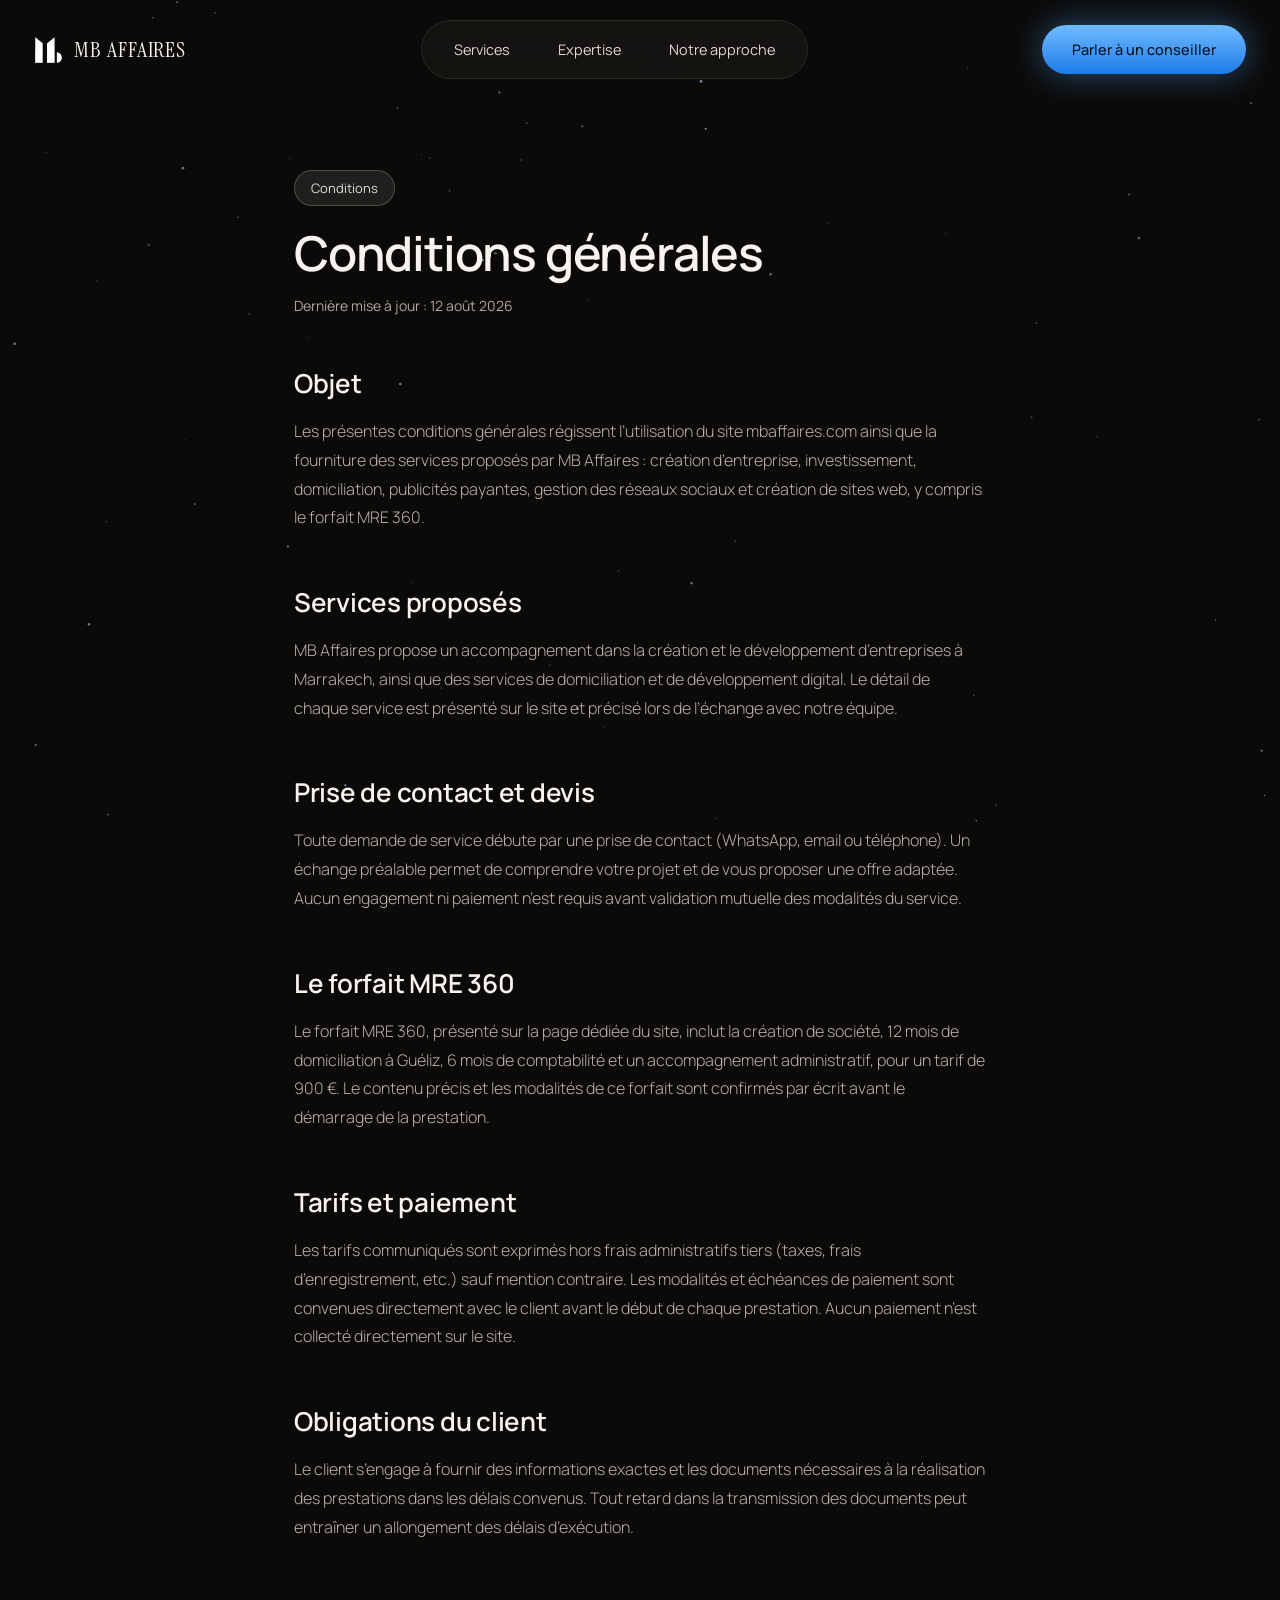
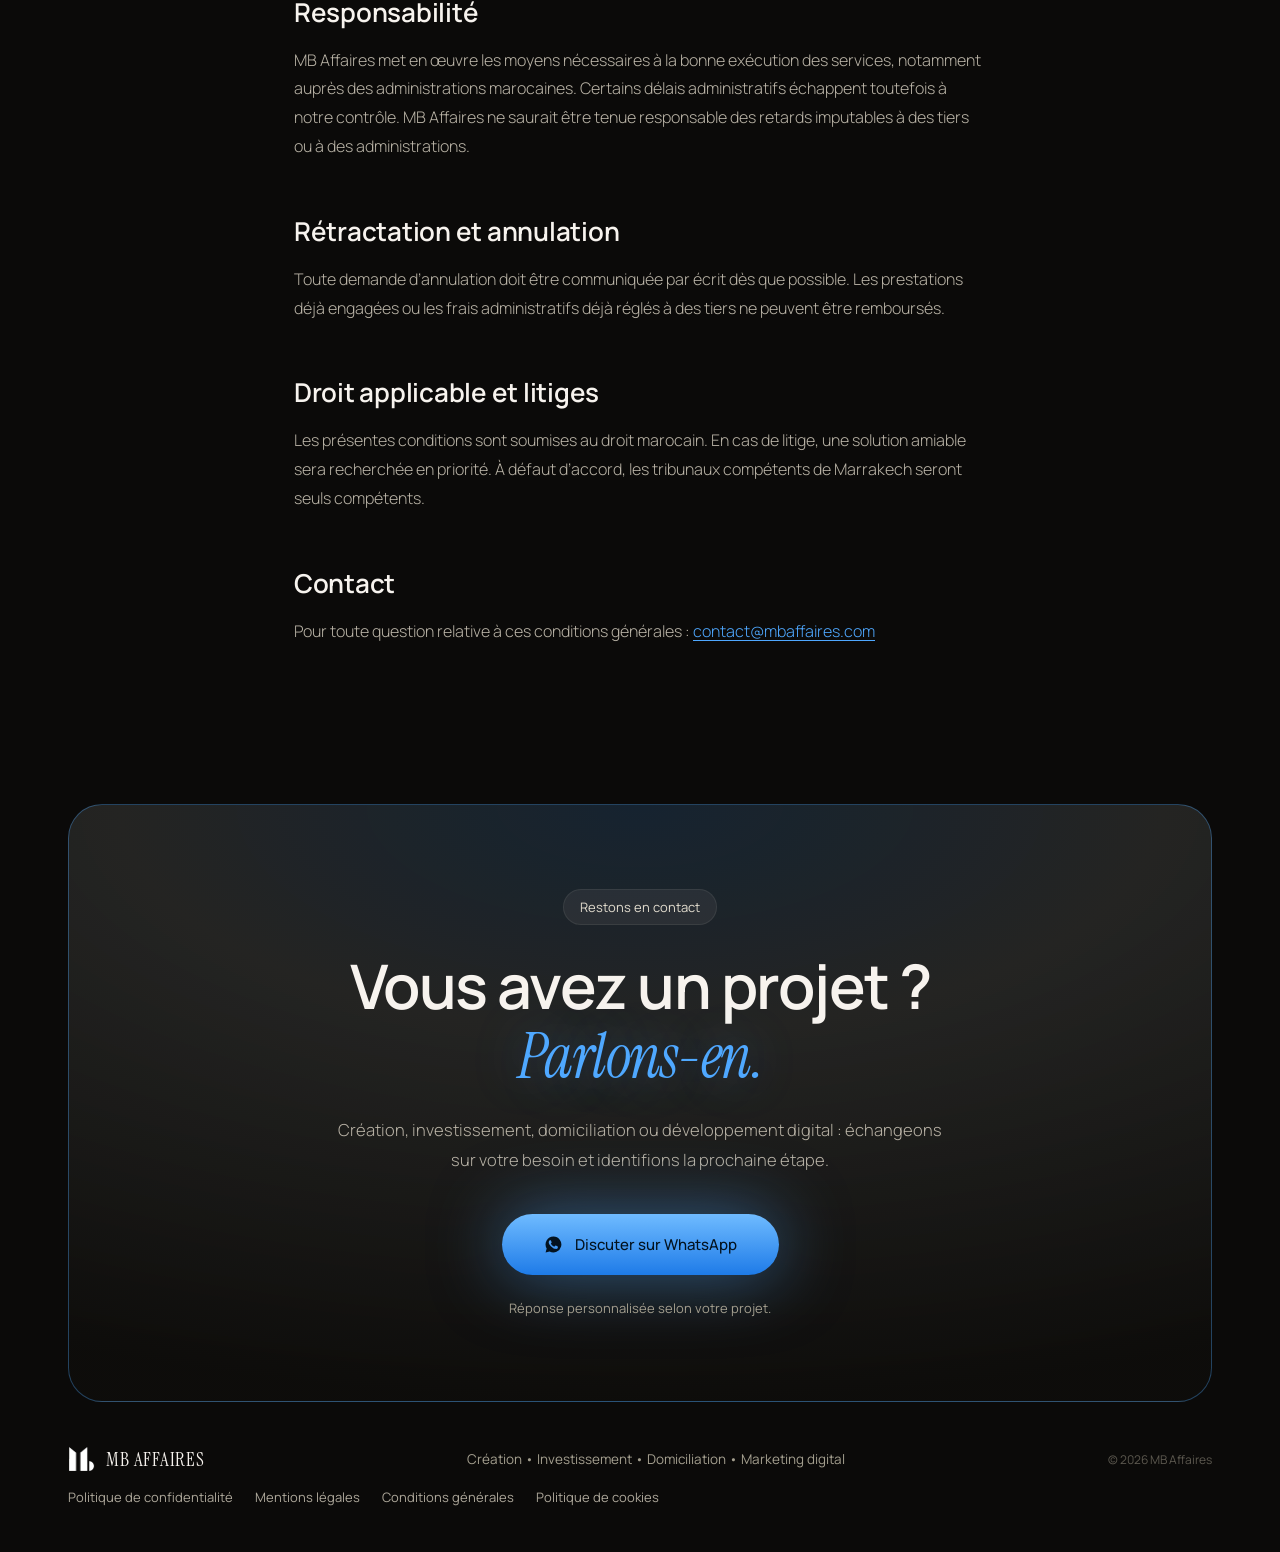
==== conditions-generales/index.html @ bbfc7e54 "Policy Pages" ====
<!DOCTYPE html>
<html lang="fr">
<head>
<meta charset="utf-8">
<meta name="viewport" content="width=device-width, initial-scale=1">
<title>Conditions générales | MB Affaires</title>
<meta name="description" content="Conditions générales d’utilisation du site et de vente des services MB Affaires.">
<link rel="icon" href="/assets/favicon.png">
<link rel="preconnect" href="https://fonts.googleapis.com">
<link rel="preconnect" href="https://fonts.gstatic.com" crossorigin>
<link href="https://fonts.googleapis.com/css2?family=Instrument+Serif:ital@0;1&family=Manrope:wght@300;400;500;600;700&display=swap" rel="stylesheet">
<link rel="stylesheet" href="/css/style.css">
</head>
<body>

<canvas id="mb-stars" aria-hidden="true"></canvas>

<header class="site-header">
  <div class="header-inner">
    <a href="/" class="brand">
      <img src="/assets/mb-logo-light.png" alt="MB Affaires">
      <span class="brand-name">MB AFFAIRES</span>
    </a>

    <nav class="nav-desktop">
      <a href="/#services" class="nav-link">Services</a>
      <a href="/#expertise" class="nav-link">Expertise</a>
      <a href="/#approche" class="nav-link">Notre approche</a>
    </nav>

    <div class="header-actions">
      <a href="#" class="nav-cta" data-wa data-wa-msg="general" target="_blank" rel="noopener">Parler à un conseiller</a>
      <button class="mobile-toggle" data-mobile-toggle aria-expanded="false" aria-controls="mobile-menu" aria-label="Ouvrir le menu">
        <span></span>
        <span></span>
      </button>
    </div>
  </div>
</header>

<div class="mobile-menu" id="mobile-menu" data-mobile-menu>
  <div class="mobile-menu-header">
    <span class="brand-name">MB AFFAIRES</span>
    <button class="mobile-menu-close" data-mobile-close aria-label="Fermer le menu">×</button>
  </div>
  <div class="mobile-menu-body">
    <span class="mobile-menu-eyebrow">MENU</span>
    <a href="/" class="mobile-link" data-mobile-close>Accueil</a>
    <a href="/#services" class="mobile-link" data-mobile-close>Services</a>
    <a href="/#expertise" class="mobile-link" data-mobile-close>Expertise</a>
    <a href="/#approche" class="mobile-link" data-mobile-close>Notre approche</a>
    <div class="mobile-divider"></div>
    <a href="#" class="mobile-cta" data-wa data-wa-msg="general" target="_blank" rel="noopener">Parler à un conseiller</a>
  </div>
</div>

<section class="legal-hero" data-reveal>
  <span class="eyebrow-pill">Conditions</span>
  <h2 class="section-title">Conditions générales</h2>
  <p class="legal-updated">Dernière mise à jour : 12 août 2026</p>
</section>

<section class="legal-content" data-reveal>
  <h2>Objet</h2>
  <p>Les présentes conditions générales régissent l’utilisation du site mbaffaires.com ainsi que la fourniture des services proposés par MB Affaires : création d’entreprise, investissement, domiciliation, publicités payantes, gestion des réseaux sociaux et création de sites web, y compris le forfait MRE 360.</p>

  <h2>Services proposés</h2>
  <p>MB Affaires propose un accompagnement dans la création et le développement d’entreprises à Marrakech, ainsi que des services de domiciliation et de développement digital. Le détail de chaque service est présenté sur le site et précisé lors de l’échange avec notre équipe.</p>

  <h2>Prise de contact et devis</h2>
  <p>Toute demande de service débute par une prise de contact (WhatsApp, email ou téléphone). Un échange préalable permet de comprendre votre projet et de vous proposer une offre adaptée. Aucun engagement ni paiement n’est requis avant validation mutuelle des modalités du service.</p>

  <h2>Le forfait MRE 360</h2>
  <p>Le forfait MRE 360, présenté sur la page dédiée du site, inclut la création de société, 12 mois de domiciliation à Guéliz, 6 mois de comptabilité et un accompagnement administratif, pour un tarif de 900 €. Le contenu précis et les modalités de ce forfait sont confirmés par écrit avant le démarrage de la prestation.</p>

  <h2>Tarifs et paiement</h2>
  <p>Les tarifs communiqués sont exprimés hors frais administratifs tiers (taxes, frais d’enregistrement, etc.) sauf mention contraire. Les modalités et échéances de paiement sont convenues directement avec le client avant le début de chaque prestation. Aucun paiement n’est collecté directement sur le site.</p>

  <h2>Obligations du client</h2>
  <p>Le client s’engage à fournir des informations exactes et les documents nécessaires à la réalisation des prestations dans les délais convenus. Tout retard dans la transmission des documents peut entraîner un allongement des délais d’exécution.</p>

  <h2>Responsabilité</h2>
  <p>MB Affaires met en œuvre les moyens nécessaires à la bonne exécution des services, notamment auprès des administrations marocaines. Certains délais administratifs échappent toutefois à notre contrôle. MB Affaires ne saurait être tenue responsable des retards imputables à des tiers ou à des administrations.</p>

  <h2>Rétractation et annulation</h2>
  <p>Toute demande d’annulation doit être communiquée par écrit dès que possible. Les prestations déjà engagées ou les frais administratifs déjà réglés à des tiers ne peuvent être remboursés.</p>

  <h2>Droit applicable et litiges</h2>
  <p>Les présentes conditions sont soumises au droit marocain. En cas de litige, une solution amiable sera recherchée en priorité. À défaut d’accord, les tribunaux compétents de Marrakech seront seuls compétents.</p>

  <h2>Contact</h2>
  <p>Pour toute question relative à ces conditions générales : <a href="mailto:contact@mbaffaires.com">contact@mbaffaires.com</a></p>
</section>

<footer class="site-footer">
  <div class="container">
    <div class="footer-glow-card" data-reveal>
      <span class="eyebrow-pill footer-eyebrow">Restons en contact</span>
      <h2 class="footer-title">Vous avez un projet ?<em>Parlons-en.</em></h2>
      <p class="footer-desc">Création, investissement, domiciliation ou développement digital : échangeons sur votre besoin et identifions la prochaine étape.</p>
      <div class="footer-cta-row">
        <a href="#" class="btn btn-glow" data-wa data-wa-msg="general" target="_blank" rel="noopener">
          <svg viewBox="0 0 24 24" width="19" height="19" fill="currentColor" aria-hidden="true"><path d="M12 2a10 10 0 0 0-8.6 15.1L2 22l5-1.3A10 10 0 1 0 12 2Zm5.6 14.2c-.2.7-1.2 1.3-1.9 1.4-.5.1-1.1.1-1.8-.1-.4-.1-1-.3-1.7-.6-3-1.3-4.9-4.3-5-4.5-.2-.2-1.2-1.6-1.2-3s.7-2.1 1-2.4c.2-.3.5-.4.7-.4h.5c.2 0 .4 0 .6.5l.8 2c.1.2.1.4 0 .5l-.3.5-.4.4c-.1.1-.3.3-.1.6.2.3.8 1.3 1.7 2.1 1.1 1 2 1.3 2.3 1.4.3.1.4.1.6-.1l.9-1c.2-.2.3-.2.6-.1l2 .9c.3.1.5.2.5.4.1.1.1.8-.1 1.5Z"/></svg>
          Discuter sur WhatsApp
        </a>
      </div>
      <p class="footer-note">Réponse personnalisée selon votre projet.</p>
    </div>

    <div class="footer-bottom-row">
      <div class="footer-brand">
        <img src="/assets/mb-logo-light.png" alt="MB Affaires">
        <span class="brand-name" style="font-size:19px;">MB AFFAIRES</span>
      </div>
      <p class="footer-tagline">Création • Investissement • Domiciliation • Marketing digital</p>
      <span class="footer-copy">© 2026 MB Affaires</span>
    </div>
    <div class="footer-policy-links">
      <a href="/confidentialite/">Politique de confidentialité</a>
      <a href="/mentions-legales/">Mentions légales</a>
      <a href="/conditions-generales/">Conditions générales</a>
      <a href="/cookies/">Politique de cookies</a>
    </div>
  </div>
</footer>

<a href="#" class="float-wa" data-wa data-wa-msg="general" target="_blank" rel="noopener" aria-label="Nous contacter sur WhatsApp" data-float-wa>
  <svg viewBox="0 0 24 24" width="22" height="22" aria-hidden="true"><path d="M12 2a10 10 0 0 0-8.6 15.1L2 22l5-1.3A10 10 0 1 0 12 2Zm5.6 14.2c-.2.7-1.2 1.3-1.9 1.4-.5.1-1.1.1-1.8-.1-.4-.1-1-.3-1.7-.6-3-1.3-4.9-4.3-5-4.5-.2-.2-1.2-1.6-1.2-3s.7-2.1 1-2.4c.2-.3.5-.4.7-.4h.5c.2 0 .4 0 .6.5l.8 2c.1.2.1.4 0 .5l-.3.5-.4.4c-.1.1-.3.3-.1.6.2.3.8 1.3 1.7 2.1 1.1 1 2 1.3 2.3 1.4.3.1.4.1.6-.1l.9-1c.2-.2.3-.2.6-.1l2 .9c.3.1.5.2.5.4.1.1.1.8-.1 1.5Z"/></svg>
</a>

<script src="/js/script.js"></script>
</body>
</html>
---- css/style.css ----
/* ==========================================================================
   MB Affaires v2 — Design tokens
   ========================================================================== */
:root {
  --bg: #0B0A09;
  --heading: #F7F3EE;
  --text: #DFD4D3;
  --text-muted: #B9B3A6;
  --text-muted-2: #ADA79A;
  --text-muted-3: #A49F8F;
  --chip-text: #E2DCCE;
  --chip-text-2: #E4DFD4;
  --dim: #5C584F;

  --accent: #4FA8FF;
  --accent-light: #6FBBFF;
  --accent-dark: #1E7BE8;
  --accent-hover: #A6D4FF;
  --on-accent: #03121F;

  --border: rgba(164, 159, 143, 0.2);
  --border-strong: rgba(164, 159, 143, 0.35);
  --border-soft: rgba(196, 190, 187, 0.12);
  --border-accent: rgba(79, 168, 255, 0.35);

  --card-top: rgba(117, 121, 118, 0.2);
  --card-bottom: rgba(16, 15, 13, 0.92);
  --chip-bg: rgba(117, 121, 118, 0.28);

  --serif: 'Instrument Serif', Georgia, serif;
  --sans: 'Manrope', system-ui, -apple-system, sans-serif;

  --container: 1400px;
  --gutter: clamp(20px, 3.4vw, 34px);
  --header-h: 76px;
}

/* ==========================================================================
   Reset & base
   ========================================================================== */
* { box-sizing: border-box; }

html, body { overflow-x: clip; }
html { scroll-behavior: smooth; }

@media (prefers-reduced-motion: reduce) {
  html { scroll-behavior: auto; }
  *, *::before, *::after {
    animation-duration: 0.01ms !important;
    animation-iteration-count: 1 !important;
    transition-duration: 0.01ms !important;
    scroll-behavior: auto !important;
  }
}

body {
  margin: 0;
  background: var(--bg);
  color: var(--text);
  font-family: var(--sans);
  -webkit-font-smoothing: antialiased;
}

img { max-width: 100%; display: block; }
a { color: inherit; text-decoration: none; }
button { font: inherit; }

:focus-visible {
  outline: 2px solid var(--accent);
  outline-offset: 3px;
}

.container {
  max-width: var(--container);
  margin: 0 auto;
  padding-left: var(--gutter);
  padding-right: var(--gutter);
}

.section {
  position: relative;
  z-index: 1;
  padding: 100px var(--gutter);
}
@media (max-width: 640px) {
  .section { padding: 72px var(--gutter); }
}

.eyebrow-pill {
  display: inline-block;
  padding: 8px 16px;
  border-radius: 999px;
  background: var(--card-top);
  border: 1px solid var(--border-strong);
  font-size: 13px;
  color: var(--chip-text);
}

.section-head { text-align: center; margin-bottom: 56px; }

.section-title {
  margin: 26px 0 0;
  font-size: clamp(36px, 4.6vw, 62px);
  line-height: 1.04;
  letter-spacing: -0.025em;
  font-weight: 600;
  color: var(--heading);
}
.section-title em {
  display: block;
  margin-top: 4px;
  font-family: var(--serif);
  font-style: italic;
  font-weight: 400;
  color: var(--accent);
  text-shadow: 0 0 50px rgba(79, 168, 255, 0.4);
}

.about-desc {
  margin: 28px 0 0;
  max-width: 520px;
  font-size: 16.5px;
  line-height: 1.8;
  font-weight: 300;
  color: var(--text-muted);
  text-wrap: pretty;
}

.services-desc {
  margin: 26px 0 0;
  max-width: 400px;
  font-size: 16px;
  line-height: 1.75;
  font-weight: 300;
  color: var(--text-muted);
}

/* ==========================================================================
   Buttons
   ========================================================================== */
.btn {
  display: inline-flex;
  align-items: center;
  gap: 12px;
  font-size: 15px;
  font-weight: 500;
  padding: 19px 40px;
  border-radius: 999px;
  border: none;
  cursor: pointer;
  transition: background 0.25s ease, color 0.25s ease, border-color 0.25s ease;
}

.btn-glow {
  background: linear-gradient(180deg, var(--accent-light), var(--accent-dark));
  color: var(--on-accent);
  box-shadow: 0 0 60px rgba(79, 168, 255, 0.45);
}
.btn-glow:hover { background: var(--accent-hover); }

.btn-outline {
  border: 1px solid rgba(196, 190, 187, 0.22);
  color: var(--text);
  background: transparent;
}
.btn-outline:hover { border-color: var(--accent); color: var(--accent); }

/* ==========================================================================
   Starfield canvas
   ========================================================================== */
#mb-stars {
  position: fixed;
  inset: 0;
  width: 100%;
  height: 100%;
  pointer-events: none;
  z-index: 0;
}

/* ==========================================================================
   Header
   ========================================================================== */
.site-header {
  position: fixed;
  top: 0; left: 0; right: 0;
  z-index: 60;
  padding: 20px var(--gutter);
}

.header-inner {
  max-width: var(--container);
  margin: 0 auto;
  display: flex;
  align-items: center;
  justify-content: space-between;
  gap: 24px;
}

.brand {
  display: flex;
  align-items: center;
  gap: 11px;
}
.brand img { height: 28px; width: auto; }
.brand-name {
  font-family: var(--serif);
  font-size: 22px;
  letter-spacing: 0.04em;
  color: var(--heading);
  white-space: nowrap;
}

.nav-desktop {
  display: none;
  align-items: center;
  gap: 8px;
  padding: 8px 12px;
  border-radius: 999px;
  background: rgba(30, 28, 24, 0.55);
  border: 1px solid var(--border-soft);
  backdrop-filter: blur(14px);
  -webkit-backdrop-filter: blur(14px);
}
@media (min-width: 1000px) {
  .nav-desktop { display: flex; }
}

.services-nav { position: relative; }

.services-trigger {
  background: none;
  border: 0;
  color: var(--text);
  font-size: 14.5px;
  cursor: pointer;
  padding: 11px 20px;
  border-radius: 999px;
  display: flex;
  align-items: center;
  gap: 8px;
  transition: background 0.2s ease;
}
.services-trigger:hover { background: rgba(164, 159, 143, 0.16); }
.services-trigger .chev { font-size: 9px; opacity: 0.6; transition: transform 0.2s ease; }
.services-nav.open .chev { transform: rotate(180deg); }

.services-panel {
  position: absolute;
  top: 100%;
  left: -20px;
  padding-top: 12px;
  opacity: 0;
  visibility: hidden;
  transform: translateY(-6px);
  transition: opacity 0.25s ease, transform 0.25s ease, visibility 0.25s;
}
.services-nav.open .services-panel,
.services-nav:hover .services-panel {
  opacity: 1;
  visibility: visible;
  transform: translateY(0);
}

.services-panel-inner {
  display: grid;
  grid-template-columns: 1fr 1fr;
  gap: 34px;
  background: rgba(20, 19, 16, 0.97);
  border: 1px solid var(--border);
  border-radius: 20px;
  padding: 26px 30px;
  min-width: 460px;
  box-shadow: 0 30px 60px rgba(0, 0, 0, 0.55);
}

.services-col {
  display: flex;
  flex-direction: column;
  gap: 13px;
}
.services-col-title { font-size: 10px; letter-spacing: 0.2em; color: var(--text-muted-3); }
.services-col a {
  font-size: 14px;
  color: var(--text);
  transition: color 0.2s ease;
}
.services-col a:hover { color: var(--accent); }

.nav-link {
  font-size: 14.5px;
  padding: 11px 20px;
  border-radius: 999px;
  transition: background 0.2s ease;
}
.nav-link:hover { background: rgba(164, 159, 143, 0.16); }

.nav-cta {
  display: none;
  padding: 15px 30px;
  border-radius: 999px;
  font-size: 14.5px;
  font-weight: 500;
  color: var(--on-accent);
  background: linear-gradient(180deg, var(--accent-light), var(--accent-dark));
  box-shadow: 0 0 34px rgba(79, 168, 255, 0.45);
  transition: background 0.2s ease;
}
.nav-cta:hover { background: var(--accent-hover); }
@media (min-width: 1000px) {
  .nav-cta { display: inline-flex; align-items: center; }
}

.header-actions { display: flex; align-items: center; gap: 12px; }

.mobile-toggle {
  background: rgba(30, 28, 24, 0.6);
  border: 1px solid var(--border-soft);
  border-radius: 999px;
  color: var(--text);
  cursor: pointer;
  padding: 14px 16px;
  display: flex;
  flex-direction: column;
  gap: 5px;
}
@media (min-width: 1000px) {
  .mobile-toggle { display: none; }
}
.mobile-toggle span {
  display: block;
  width: 20px;
  height: 1.5px;
  background: var(--text);
}

/* ==========================================================================
   Mobile menu overlay
   ========================================================================== */
.mobile-menu {
  position: fixed;
  inset: 0;
  z-index: 70;
  background: var(--bg);
  color: var(--text);
  opacity: 0;
  pointer-events: none;
  transition: opacity 0.3s ease;
  overflow-y: auto;
}
.mobile-menu.open { opacity: 1; pointer-events: auto; }
@media (min-width: 1000px) {
  .mobile-menu { display: none; }
}

.mobile-menu-header {
  height: var(--header-h);
  display: flex;
  align-items: center;
  justify-content: space-between;
  padding: 0 26px;
}

.mobile-menu-close {
  background: none;
  border: 0;
  color: var(--text);
  font-size: 28px;
  cursor: pointer;
  line-height: 1;
  padding: 4px 8px;
}

.mobile-menu-body {
  padding: 34px 26px;
  display: flex;
  flex-direction: column;
  gap: 22px;
}

.mobile-menu-eyebrow { font-size: 10px; letter-spacing: 0.2em; color: var(--text-muted-3); }

.mobile-link {
  font-family: var(--serif);
  font-size: 27px;
}

.mobile-divider {
  height: 1px;
  background: rgba(196, 190, 187, 0.14);
  margin: 6px 0;
}

.mobile-sub-link {
  font-size: 14px;
  color: var(--accent);
}

.mobile-cta {
  margin-top: 12px;
  text-align: center;
  background: linear-gradient(180deg, var(--accent-light), var(--accent-dark));
  color: var(--on-accent);
  padding: 18px;
  border-radius: 999px;
  font-size: 14.5px;
  font-weight: 500;
}

/* ==========================================================================
   Hero
   ========================================================================== */
.hero {
  position: relative;
  z-index: 1;
  padding: 176px var(--gutter) 90px;
  text-align: center;
}

.hero-glow {
  position: absolute;
  top: -120px;
  left: 50%;
  transform: translateX(-50%);
  width: 900px;
  height: 600px;
  max-width: 180vw;
  pointer-events: none;
  background: radial-gradient(50% 50% at 50% 50%, rgba(79, 168, 255, 0.2) 0%, rgba(164, 159, 143, 0.1) 42%, rgba(11, 10, 9, 0) 72%);
  animation: mbBreathe 7s ease-in-out infinite;
}

.hero-inner {
  position: relative;
  max-width: 1000px;
  margin: 0 auto;
}

.hero-badge {
  display: inline-flex;
  align-items: center;
  gap: 9px;
  padding: 9px 18px;
  border-radius: 999px;
  background: rgba(117, 121, 118, 0.22);
  border: 1px solid var(--border-strong);
  font-size: 13px;
  color: var(--chip-text);
}
.hero-badge .dot {
  width: 6px;
  height: 6px;
  border-radius: 50%;
  background: var(--accent);
  display: block;
  box-shadow: 0 0 12px rgba(79, 168, 255, 0.9);
}

.hero-title {
  margin: 30px 0 0;
  font-size: clamp(46px, 7.4vw, 104px);
  line-height: 1.02;
  letter-spacing: -0.03em;
  font-weight: 600;
  color: var(--heading);
  text-wrap: balance;
}
.hero-title em {
  display: block;
  margin-top: 6px;
  font-family: var(--serif);
  font-style: italic;
  font-weight: 400;
  letter-spacing: -0.01em;
  color: var(--accent);
  text-shadow: 0 0 60px rgba(79, 168, 255, 0.45);
}

.hero-desc {
  margin: 34px auto 0;
  max-width: 620px;
  font-size: 17px;
  line-height: 1.75;
  font-weight: 300;
  color: var(--text-muted);
  text-wrap: pretty;
}

.hero-actions {
  margin-top: 42px;
  display: flex;
  justify-content: center;
  gap: 14px;
  flex-wrap: wrap;
}

.stat-cards {
  max-width: var(--container);
  margin: 88px auto 0;
  display: grid;
  grid-template-columns: repeat(4, 1fr);
  gap: 18px;
}
@media (max-width: 999px) {
  .stat-cards { grid-template-columns: repeat(2, 1fr); }
}
@media (max-width: 480px) {
  .stat-cards { grid-template-columns: 1fr; }
}

.stat-card {
  border-radius: 22px;
  background: linear-gradient(180deg, var(--card-top), var(--card-bottom));
  border: 1px solid var(--border);
  padding: 34px 24px;
  animation: mbFloat 6s ease-in-out infinite;
}
.stat-card:nth-child(2) { animation-duration: 6.6s; animation-delay: 0.4s; }
.stat-card:nth-child(3) { animation-duration: 7.2s; animation-delay: 0.8s; }
.stat-card:nth-child(4) { animation-duration: 7.8s; animation-delay: 1.2s; }

.stat-value { font-size: 38px; font-weight: 600; letter-spacing: -0.02em; color: var(--heading); }
.stat-label { margin: 10px 0 0; font-size: 13.5px; color: var(--text-muted-2); }

/* ==========================================================================
   About section
   ========================================================================== */
.about-grid {
  display: grid;
  grid-template-columns: 1fr 1fr;
  gap: 70px;
  align-items: center;
}
@media (max-width: 999px) {
  .about-grid { grid-template-columns: 1fr; }
}

.about-cta { margin-top: 36px; }

.about-cards {
  display: grid;
  grid-template-columns: 1fr 1fr;
  gap: 18px;
}

.glass-card {
  border-radius: 22px;
  background: linear-gradient(180deg, var(--card-top), var(--card-bottom));
  border: 1px solid var(--border);
  padding: 26px;
}

.chart-card p { margin: 0 0 22px; font-size: 14px; color: var(--chip-text); }
.chart-bars {
  display: flex;
  align-items: flex-end;
  gap: 10px;
  height: 110px;
}
.chart-bars .bar {
  flex: 1;
  border-radius: 6px;
  background: rgba(196, 190, 187, 0.18);
  transform-origin: bottom;
  animation: mbBar 3.4s ease-in-out infinite;
}
.chart-bars .bar:nth-child(1) { height: 44%; }
.chart-bars .bar:nth-child(2) { height: 66%; background: rgba(196, 190, 187, 0.22); animation-delay: 0.25s; }
.chart-bars .bar:nth-child(3) { height: 34%; background: rgba(196, 190, 187, 0.16); animation-delay: 0.5s; }
.chart-bars .bar:nth-child(4) { height: 58%; background: rgba(196, 190, 187, 0.2); animation-delay: 0.75s; }
.chart-bars .bar:nth-child(5) {
  height: 100%;
  background: linear-gradient(180deg, var(--accent-light), var(--accent-dark));
  box-shadow: 0 0 24px rgba(79, 168, 255, 0.5);
  animation-delay: 1s;
}

.stat-highlight-card {
  display: flex;
  flex-direction: column;
  justify-content: center;
  gap: 14px;
  text-align: center;
}
.stat-highlight-value { font-family: var(--serif); font-size: 44px; line-height: 1; color: var(--heading); }
.stat-highlight-label { margin: 0; font-size: 14px; color: var(--text-muted-2); }

.wide-card {
  grid-column: 1 / -1;
  display: flex;
  align-items: center;
  gap: 22px;
  padding: 30px;
}
.icon-circle {
  width: 56px;
  height: 56px;
  flex: none;
  border-radius: 50%;
  background: linear-gradient(160deg, var(--text-muted-3), #757976);
  border: 1px solid var(--border-accent);
  box-shadow: 0 0 26px rgba(164, 159, 143, 0.4);
  display: flex;
  align-items: center;
  justify-content: center;
  font-size: 20px;
  color: #12110E;
}
.icon-circle.nudge { animation: mbNudge 2.6s ease-in-out infinite; }
.wide-card p { margin: 0; font-size: 15px; line-height: 1.6; color: var(--chip-text); }

/* ==========================================================================
   Services (sticky stacking cards)
   ========================================================================== */
.services-grid {
  display: grid;
  grid-template-columns: 0.85fr 1.15fr;
  gap: 70px;
  align-items: start;
}
@media (max-width: 999px) {
  .services-grid { grid-template-columns: 1fr; }
}

.services-sticky-head {
  position: sticky;
  top: 120px;
}
@media (max-width: 999px) {
  .services-sticky-head { position: static; }
}

.services-list {
  display: flex;
  flex-direction: column;
  gap: 26px;
}

.service-card {
  scroll-margin-top: 110px;
  border-radius: 26px;
  background: linear-gradient(180deg, rgba(117, 121, 118, 0.2), rgba(16, 15, 13, 0.985)), var(--bg);
  border: 1px solid var(--border);
  box-shadow: 0 -18px 50px rgba(0, 0, 0, 0.65);
  padding: 36px 34px;
  display: flex;
  gap: 26px;
  align-items: flex-start;
  transition: border-color 0.25s ease;
}
.service-card:hover { border-color: var(--border-accent); }

.service-card { position: sticky; }
.service-card:nth-of-type(1) { top: 90px; }
.service-card:nth-of-type(2) { top: 104px; }
.service-card:nth-of-type(3) { top: 118px; }
.service-card:nth-of-type(4) { top: 132px; }
.service-card:nth-of-type(5) { top: 146px; }
.service-card:nth-of-type(6) { top: 160px; }

.service-number {
  width: 56px;
  height: 56px;
  flex: none;
  border-radius: 50%;
  background: linear-gradient(160deg, var(--text-muted-3), #757976);
  border: 1px solid var(--border-accent);
  box-shadow: 0 0 26px rgba(164, 159, 143, 0.4);
  display: flex;
  align-items: center;
  justify-content: center;
  font-family: var(--serif);
  font-size: 19px;
  color: #12110E;
}

.service-body { flex: 1; min-width: 0; }
.service-head-row {
  display: flex;
  align-items: center;
  justify-content: space-between;
  gap: 16px;
  flex-wrap: wrap;
}
.service-title { margin: 0; font-size: 21px; font-weight: 600; letter-spacing: -0.01em; color: var(--heading); }
.service-tag { font-size: 11px; letter-spacing: 0.16em; color: var(--text-muted-3); white-space: nowrap; }
.service-desc { margin: 13px 0 0; font-size: 15px; line-height: 1.7; font-weight: 300; color: var(--text-muted); }

.service-chips {
  margin-top: 18px;
  display: flex;
  flex-wrap: wrap;
  gap: 8px;
}
.service-chips span {
  padding: 7px 14px;
  border-radius: 999px;
  background: var(--chip-bg);
  border: 1px solid rgba(164, 159, 143, 0.25);
  font-size: 12.5px;
  color: var(--chip-text-2);
}

.service-link {
  position: relative;
  z-index: 1;
  margin-top: 22px;
  display: inline-flex;
  align-items: center;
  gap: 10px;
  font-size: 14px;
  color: var(--accent);
  transition: gap 0.2s ease, color 0.2s ease;
}
.service-link span { font-size: 15px; }
.service-link:hover { gap: 16px; color: var(--accent-hover); }

/* ==========================================================================
   Expertise — horizontal loop
   ========================================================================== */
.expertise-section { overflow: hidden; }

.expertise-marquee {
  margin-top: 56px;
  width: 100vw;
  margin-left: calc(50% - 50vw);
  overflow: hidden;
}

.expertise-track {
  display: flex;
  width: max-content;
  animation: mbMarqueeX 42s linear infinite;
}
.expertise-track:hover { animation-play-state: paused; }
@media (prefers-reduced-motion: reduce) {
  .expertise-track { animation: none; }
}

.expertise-set {
  display: flex;
  gap: 18px;
  padding: 0 9px;
}

.expertise-card {
  flex: none;
  width: 300px;
  border-radius: 24px;
  background: linear-gradient(180deg, var(--card-top), rgba(16, 15, 13, 0.92));
  border: 1px solid var(--border);
  padding: 40px 30px;
  text-align: center;
}
@media (max-width: 640px) {
  .expertise-card { width: 78vw; padding: 34px 24px; }
}

.pulse-icon {
  width: 56px;
  height: 56px;
  margin: 0 auto;
  border-radius: 50%;
  background: linear-gradient(160deg, rgba(164, 159, 143, 0.55), rgba(117, 121, 118, 0.3));
  box-shadow: 0 0 30px rgba(164, 159, 143, 0.3);
  display: flex;
  align-items: center;
  justify-content: center;
  animation: mbPulse 5s ease-in-out infinite;
}

.expertise-icon {
  width: 24px;
  height: 24px;
  color: var(--heading);
}

.expertise-card h3 { margin: 26px 0 0; font-size: 19px; font-weight: 600; color: var(--heading); }
.expertise-card p { margin: 13px 0 0; font-size: 14.5px; line-height: 1.7; font-weight: 300; color: var(--text-muted-2); }

@keyframes mbMarqueeX {
  from { transform: translateX(0); }
  to { transform: translateX(-50%); }
}

/* ==========================================================================
   Approche steps
   ========================================================================== */
.steps-grid {
  display: grid;
  grid-template-columns: repeat(4, 1fr);
  gap: 18px;
}
@media (max-width: 999px) {
  .steps-grid { grid-template-columns: repeat(2, 1fr); }
}
@media (max-width: 480px) {
  .steps-grid { grid-template-columns: 1fr; }
}

.step-card {
  border-radius: 24px;
  background: linear-gradient(180deg, var(--card-top), rgba(16, 15, 13, 0.92));
  border: 1px solid var(--border);
  padding: 34px 28px;
}
.step-number {
  font-family: var(--serif);
  font-size: 36px;
  color: var(--accent);
  text-shadow: 0 0 30px rgba(79, 168, 255, 0.4);
}
.step-card h3 { margin: 20px 0 10px; font-size: 18px; font-weight: 600; color: var(--heading); }
.step-card p { margin: 0; font-size: 14.5px; line-height: 1.7; font-weight: 300; color: var(--text-muted-2); }

.approche-cta { margin-top: 44px; text-align: center; }

/* ==========================================================================
   Footer
   ========================================================================== */
.site-footer {
  position: relative;
  z-index: 1;
  padding: 40px var(--gutter) 46px;
}

.footer-eyebrow {
  background: rgba(196, 190, 187, 0.08);
  border-color: rgba(196, 190, 187, 0.1);
}

.footer-glow-card {
  border-radius: 34px;
  background: radial-gradient(120% 100% at 50% 0%, rgba(79, 168, 255, 0.16) 0%, rgba(117, 121, 118, 0.24) 38%, rgba(14, 13, 11, 0.96) 100%);
  border: 1px solid var(--border-accent);
  padding: 84px 40px;
  text-align: center;
}
@media (max-width: 640px) {
  .footer-glow-card { padding: 56px 24px; }
}

.footer-title {
  margin: 28px auto 0;
  max-width: 820px;
  font-size: clamp(34px, 4.8vw, 64px);
  line-height: 1.06;
  letter-spacing: -0.025em;
  font-weight: 600;
  color: var(--heading);
  text-wrap: balance;
}
.footer-title em {
  display: block;
  margin-top: 6px;
  font-family: var(--serif);
  font-style: italic;
  font-weight: 400;
  color: var(--accent);
  text-shadow: 0 0 50px rgba(79, 168, 255, 0.4);
}

.footer-desc {
  margin: 26px auto 0;
  max-width: 620px;
  font-size: 16.5px;
  line-height: 1.8;
  font-weight: 300;
  color: var(--text-muted);
  text-wrap: pretty;
}

.footer-cta-row { margin-top: 40px; display: flex; justify-content: center; }
.footer-cta-row .btn { padding: 20px 42px; box-shadow: 0 0 70px rgba(79, 168, 255, 0.5); }

.footer-note { margin: 24px 0 0; font-size: 13px; color: var(--text-muted-3); }

.footer-bottom-row {
  max-width: var(--container);
  margin: 44px auto 0;
  display: flex;
  flex-wrap: wrap;
  gap: 26px;
  align-items: center;
  justify-content: space-between;
}
.footer-brand { display: flex; align-items: center; gap: 11px; }
.footer-brand img { height: 26px; width: auto; }
.footer-tagline { margin: 0; font-size: 13.5px; color: var(--text-muted-3); }
.footer-copy { font-size: 12px; color: var(--dim); }

/* ==========================================================================
   Floating WhatsApp button
   ========================================================================== */
.float-wa {
  position: fixed;
  right: 24px;
  bottom: 24px;
  z-index: 50;
  width: 54px;
  height: 54px;
  border-radius: 50%;
  background: #1C1A16;
  border: 1px solid rgba(164, 159, 143, 0.5);
  display: flex;
  align-items: center;
  justify-content: center;
  opacity: 0;
  transform: translateY(10px);
  pointer-events: none;
  transition: opacity 0.35s ease, transform 0.35s ease, background 0.25s ease;
}
.float-wa.visible { opacity: 1; transform: translateY(0); pointer-events: auto; }
.float-wa:hover { background: var(--accent-hover); }
.float-wa svg { fill: var(--text); }

@media (max-width: 480px) {
  .float-wa { right: 16px; bottom: 16px; width: 48px; height: 48px; }
}

/* ==========================================================================
   Service detail modal
   ========================================================================== */
.service-link {
  background: none;
  border: none;
  cursor: pointer;
  font-family: inherit;
}

.modal-overlay {
  position: fixed;
  inset: 0;
  z-index: 80;
  display: flex;
  align-items: center;
  justify-content: center;
  padding: 24px;
  background: rgba(5, 5, 4, 0.72);
  backdrop-filter: blur(6px);
  -webkit-backdrop-filter: blur(6px);
  opacity: 0;
  pointer-events: none;
  transition: opacity 0.25s ease;
}
.modal-overlay.open { opacity: 1; pointer-events: auto; }

.modal-card {
  position: relative;
  width: 100%;
  max-width: 540px;
  max-height: 85vh;
  overflow-y: auto;
  border-radius: 26px;
  background: linear-gradient(180deg, rgba(28, 26, 22, 0.98), rgba(14, 13, 11, 0.99));
  border: 1px solid var(--border-accent);
  box-shadow: 0 40px 90px rgba(0, 0, 0, 0.6);
  padding: 40px 36px;
  transform: translateY(16px) scale(0.98);
  transition: transform 0.3s ease;
}
.modal-overlay.open .modal-card { transform: translateY(0) scale(1); }

@media (max-width: 640px) {
  .modal-card { padding: 30px 24px; max-height: 88vh; }
}

.modal-close {
  position: absolute;
  top: 18px;
  right: 18px;
  background: rgba(196, 190, 187, 0.1);
  border: 1px solid var(--border-soft);
  border-radius: 50%;
  width: 36px;
  height: 36px;
  color: var(--text);
  font-size: 20px;
  line-height: 1;
  cursor: pointer;
  display: flex;
  align-items: center;
  justify-content: center;
  transition: background 0.2s ease;
}
.modal-close:hover { background: rgba(196, 190, 187, 0.2); }

.modal-tag { margin-bottom: 6px; }

.modal-title {
  margin: 16px 0 0;
  font-size: clamp(24px, 3vw, 30px);
  font-weight: 600;
  letter-spacing: -0.01em;
  color: var(--heading);
  padding-right: 30px;
}

.modal-intro {
  margin: 16px 0 0;
  font-size: 15.5px;
  line-height: 1.7;
  font-weight: 300;
  color: var(--text-muted);
}

.modal-list {
  margin: 22px 0 0;
  padding: 0;
  list-style: none;
  display: flex;
  flex-direction: column;
  gap: 12px;
}
.modal-list li {
  display: flex;
  align-items: flex-start;
  gap: 10px;
  font-size: 14.5px;
  line-height: 1.5;
  color: var(--chip-text-2);
}
.modal-list li::before {
  content: "✓";
  flex: none;
  color: var(--accent);
  font-size: 13px;
  margin-top: 2px;
}

.modal-note {
  margin: 22px 0 0;
  padding-top: 18px;
  border-top: 1px solid var(--border-soft);
  font-size: 14px;
  font-style: italic;
  color: var(--text-muted-2);
}

.modal-cta { margin-top: 26px; width: 100%; justify-content: center; padding: 17px 30px; }

/* ==========================================================================
   Legal pages
   ========================================================================== */
.legal-hero {
  padding: 170px var(--gutter) 30px;
  max-width: 760px;
  margin: 0 auto;
}
.legal-hero .section-title { margin-top: 22px; font-size: clamp(32px, 4vw, 48px); }
.legal-updated {
  margin: 18px 0 0;
  font-size: 14px;
  color: var(--text-muted-2);
}
@media (max-width: 640px) {
  .legal-hero { padding-top: 132px; }
}

.legal-content {
  max-width: 760px;
  margin: 0 auto;
  padding: 20px var(--gutter) 100px;
}
.legal-content h2 {
  margin: 52px 0 16px;
  font-size: clamp(21px, 2.4vw, 26px);
  font-weight: 600;
  letter-spacing: -0.01em;
  color: var(--heading);
}
.legal-content h2:first-of-type { margin-top: 0; }
.legal-content p {
  margin: 0 0 18px;
  font-size: 16px;
  line-height: 1.8;
  font-weight: 300;
  color: var(--text-muted);
  text-wrap: pretty;
}
.legal-content ul {
  margin: 0 0 18px;
  padding-left: 20px;
  color: var(--text-muted);
  font-size: 16px;
  line-height: 1.8;
  font-weight: 300;
}
.legal-content li { margin-bottom: 8px; }
.legal-content a { color: var(--accent); text-decoration: underline; text-underline-offset: 3px; }
.legal-content a:hover { color: var(--accent-hover); }
.legal-content strong { color: var(--chip-text-2); font-weight: 600; }

.footer-policy-links {
  display: flex;
  flex-wrap: wrap;
  gap: 8px 22px;
  margin-top: 16px;
}
.footer-policy-links a {
  font-size: 13px;
  color: var(--text-muted-2);
}
.footer-policy-links a:hover { color: var(--accent); }

/* ==========================================================================
   Scroll reveal & keyframe animations
   ========================================================================== */
[data-reveal] { opacity: 0; }
[data-reveal].revealed {
  animation: mbFade 0.85s cubic-bezier(0.22, 0.7, 0.3, 1) both;
}
@media (prefers-reduced-motion: reduce) {
  [data-reveal] { opacity: 1; animation: none; }
}

@keyframes mbFade { from { opacity: 0; transform: translateY(20px); } to { opacity: 1; transform: none; } }
@keyframes mbFloat { 0%, 100% { transform: translateY(0); } 50% { transform: translateY(-10px); } }
@keyframes mbPulse { 0%, 100% { opacity: 0.55; transform: scale(1); } 50% { opacity: 1; transform: scale(1.07); } }
@keyframes mbBreathe { 0%, 100% { opacity: 0.5; } 50% { opacity: 1; } }
@keyframes mbBar { 0%, 100% { transform: scaleY(1); } 50% { transform: scaleY(0.82); } }
@keyframes mbNudge { 0%, 100% { transform: translateX(0); } 50% { transform: translateX(6px); } }

@media (prefers-reduced-motion: reduce) {
  .hero-glow, .stat-card, .chart-bars .bar, .icon-circle.nudge, .pulse-icon { animation: none !important; }
}
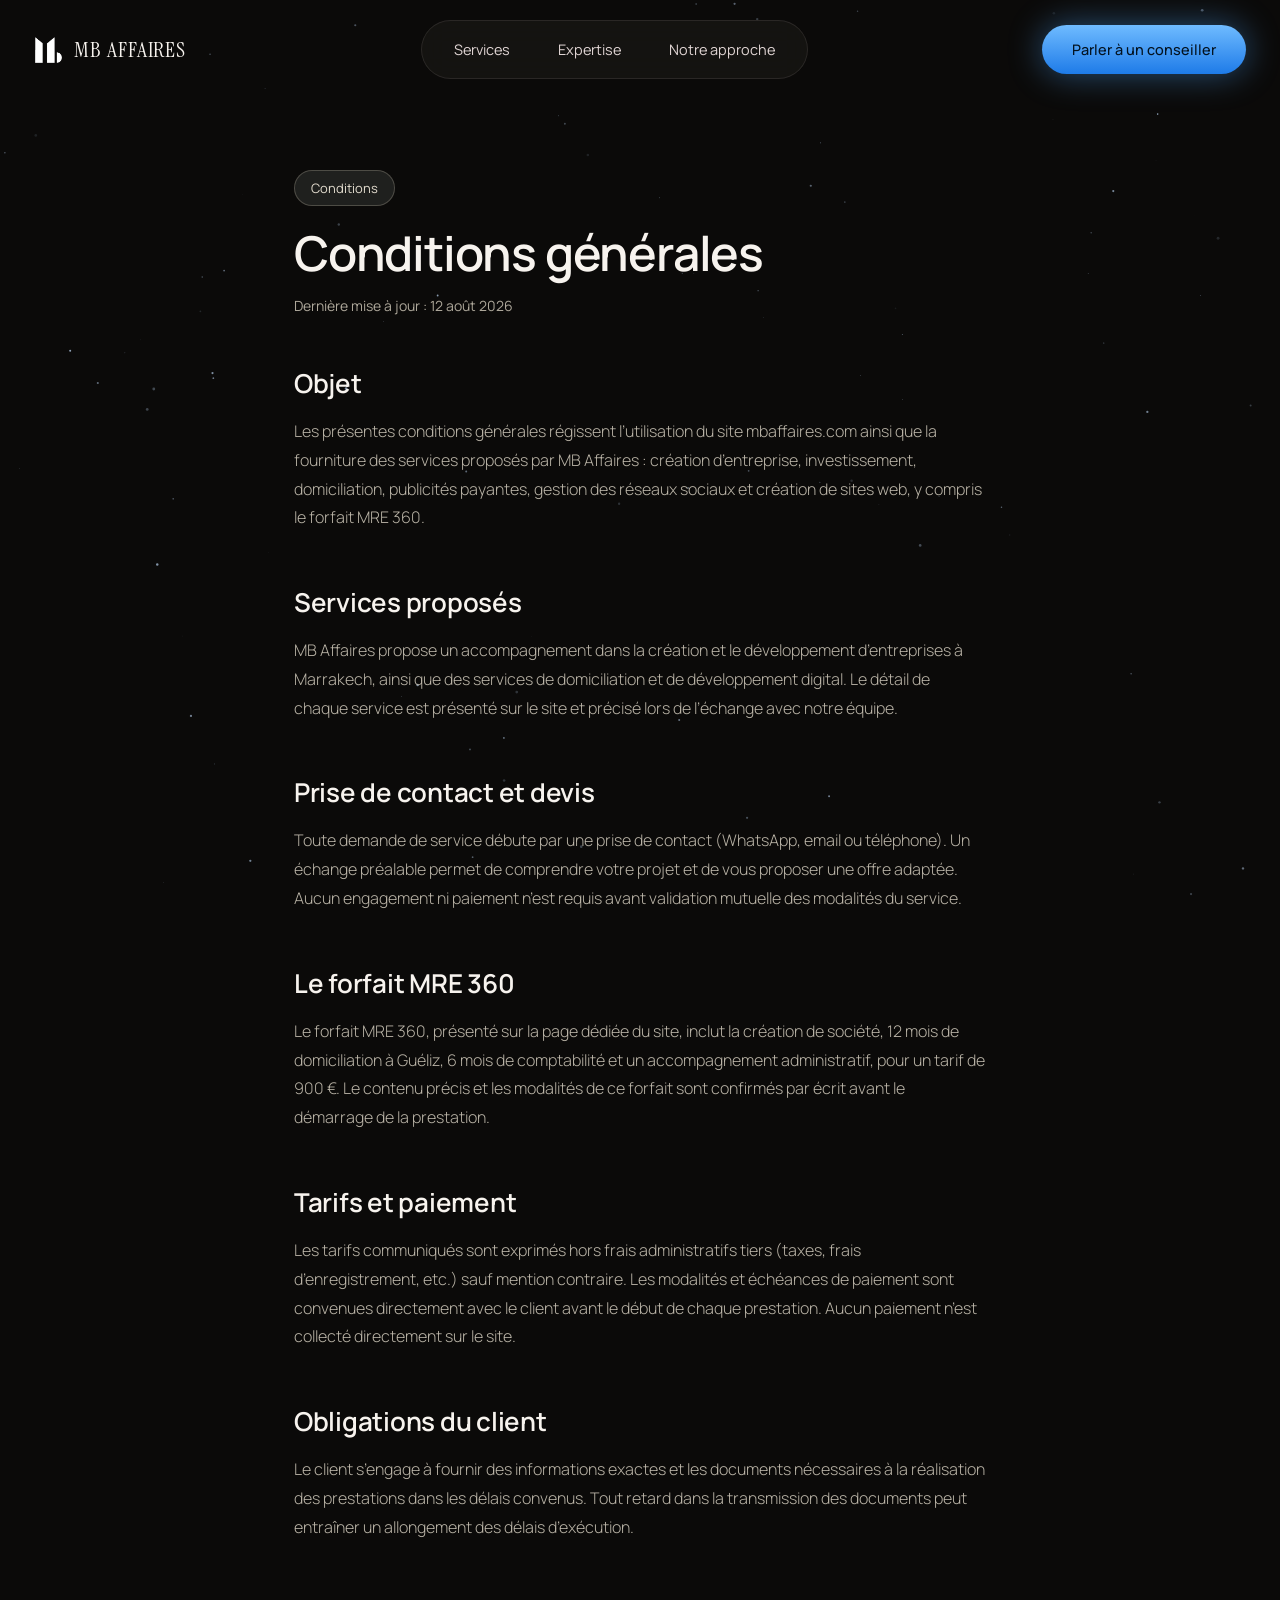
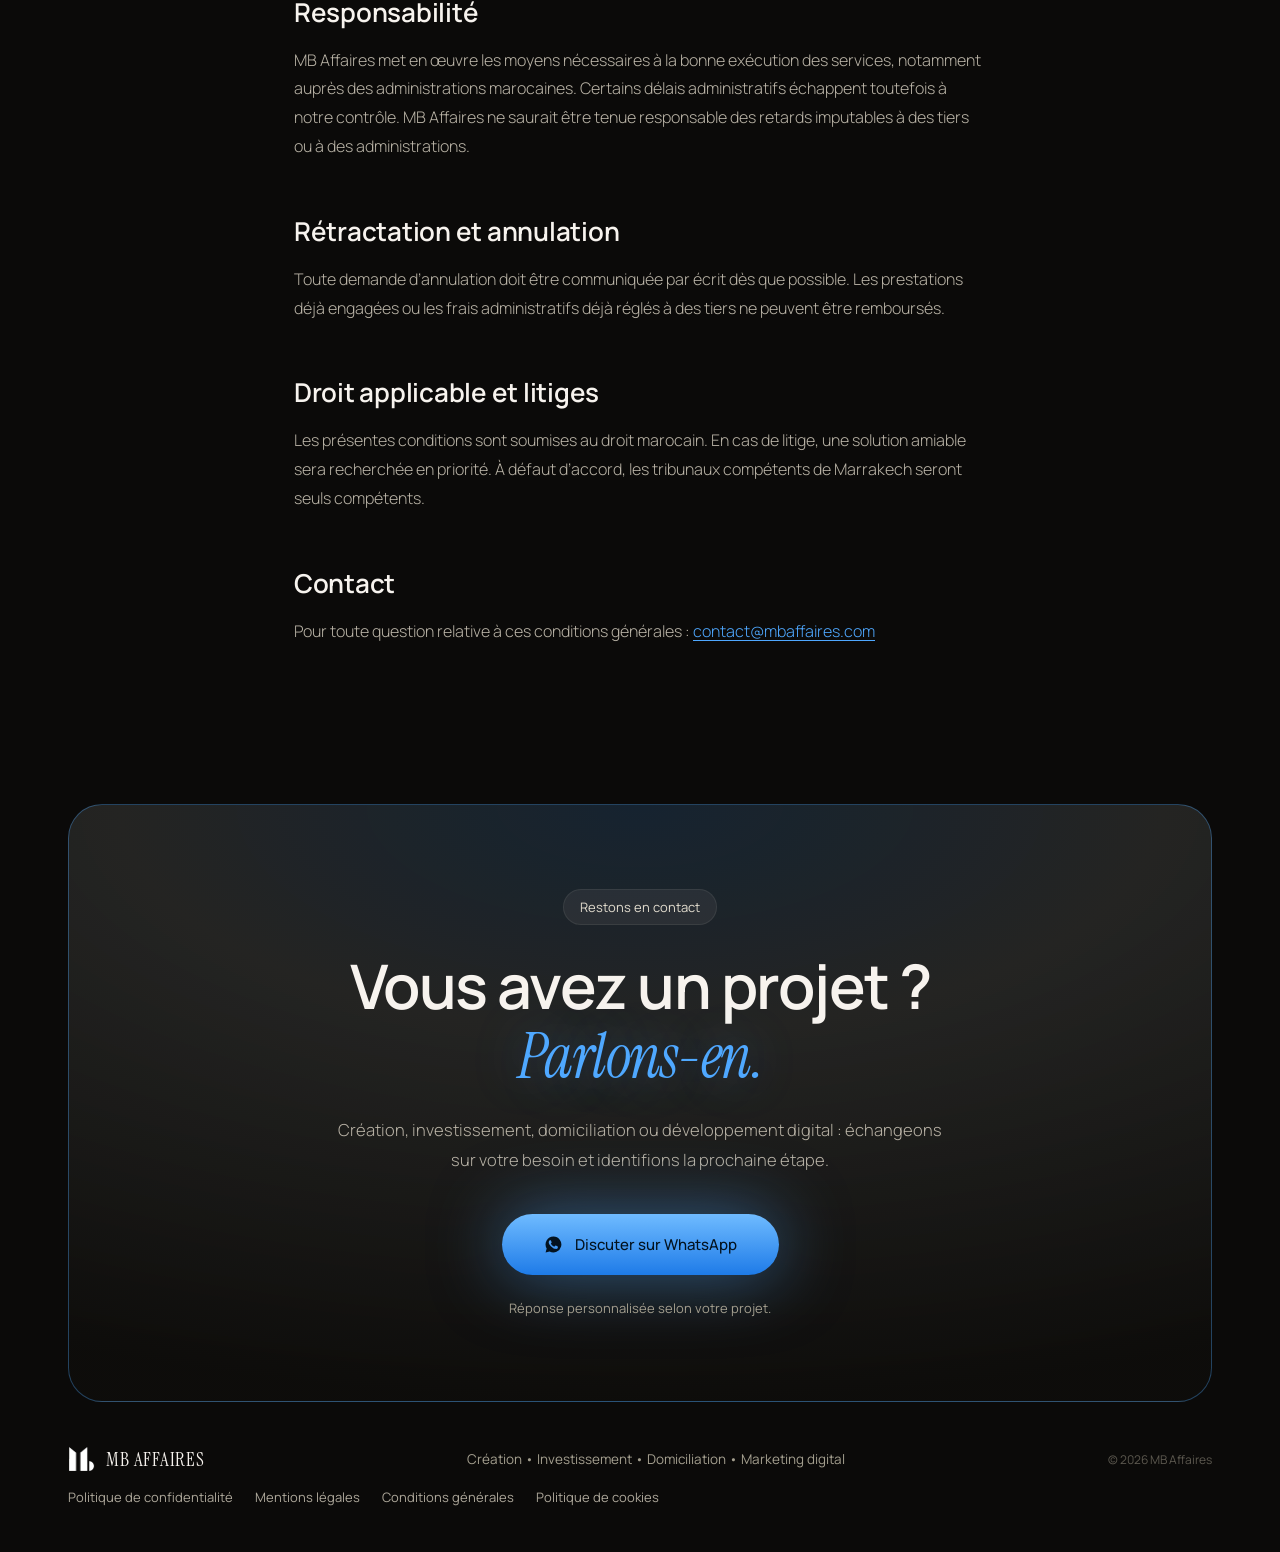
==== commit 517680d8: "pixel" ====
--- a/conditions-generales/index.html
+++ b/conditions-generales/index.html
@@ -10,6 +10,23 @@
 <link rel="preconnect" href="https://fonts.gstatic.com" crossorigin>
 <link href="https://fonts.googleapis.com/css2?family=Instrument+Serif:ital@0;1&family=Manrope:wght@300;400;500;600;700&display=swap" rel="stylesheet">
 <link rel="stylesheet" href="/css/style.css">
+<!-- Meta Pixel Code -->
+<script>
+!function(f,b,e,v,n,t,s)
+{if(f.fbq)return;n=f.fbq=function(){n.callMethod?
+n.callMethod.apply(n,arguments):n.queue.push(arguments)};
+if(!f._fbq)f._fbq=n;n.push=n;n.loaded=!0;n.version='2.0';
+n.queue=[];t=b.createElement(e);t.async=!0;
+t.src=v;s=b.getElementsByTagName(e)[0];
+s.parentNode.insertBefore(t,s)}(window, document,'script',
+'https://connect.facebook.net/en_US/fbevents.js');
+fbq('init', '1593886608929984');
+fbq('track', 'PageView');
+</script>
+<noscript><img height="1" width="1" style="display:none"
+src="https://www.facebook.com/tr?id=1593886608929984&ev=PageView&noscript=1"
+/></noscript>
+<!-- End Meta Pixel Code -->
 </head>
 <body>
 
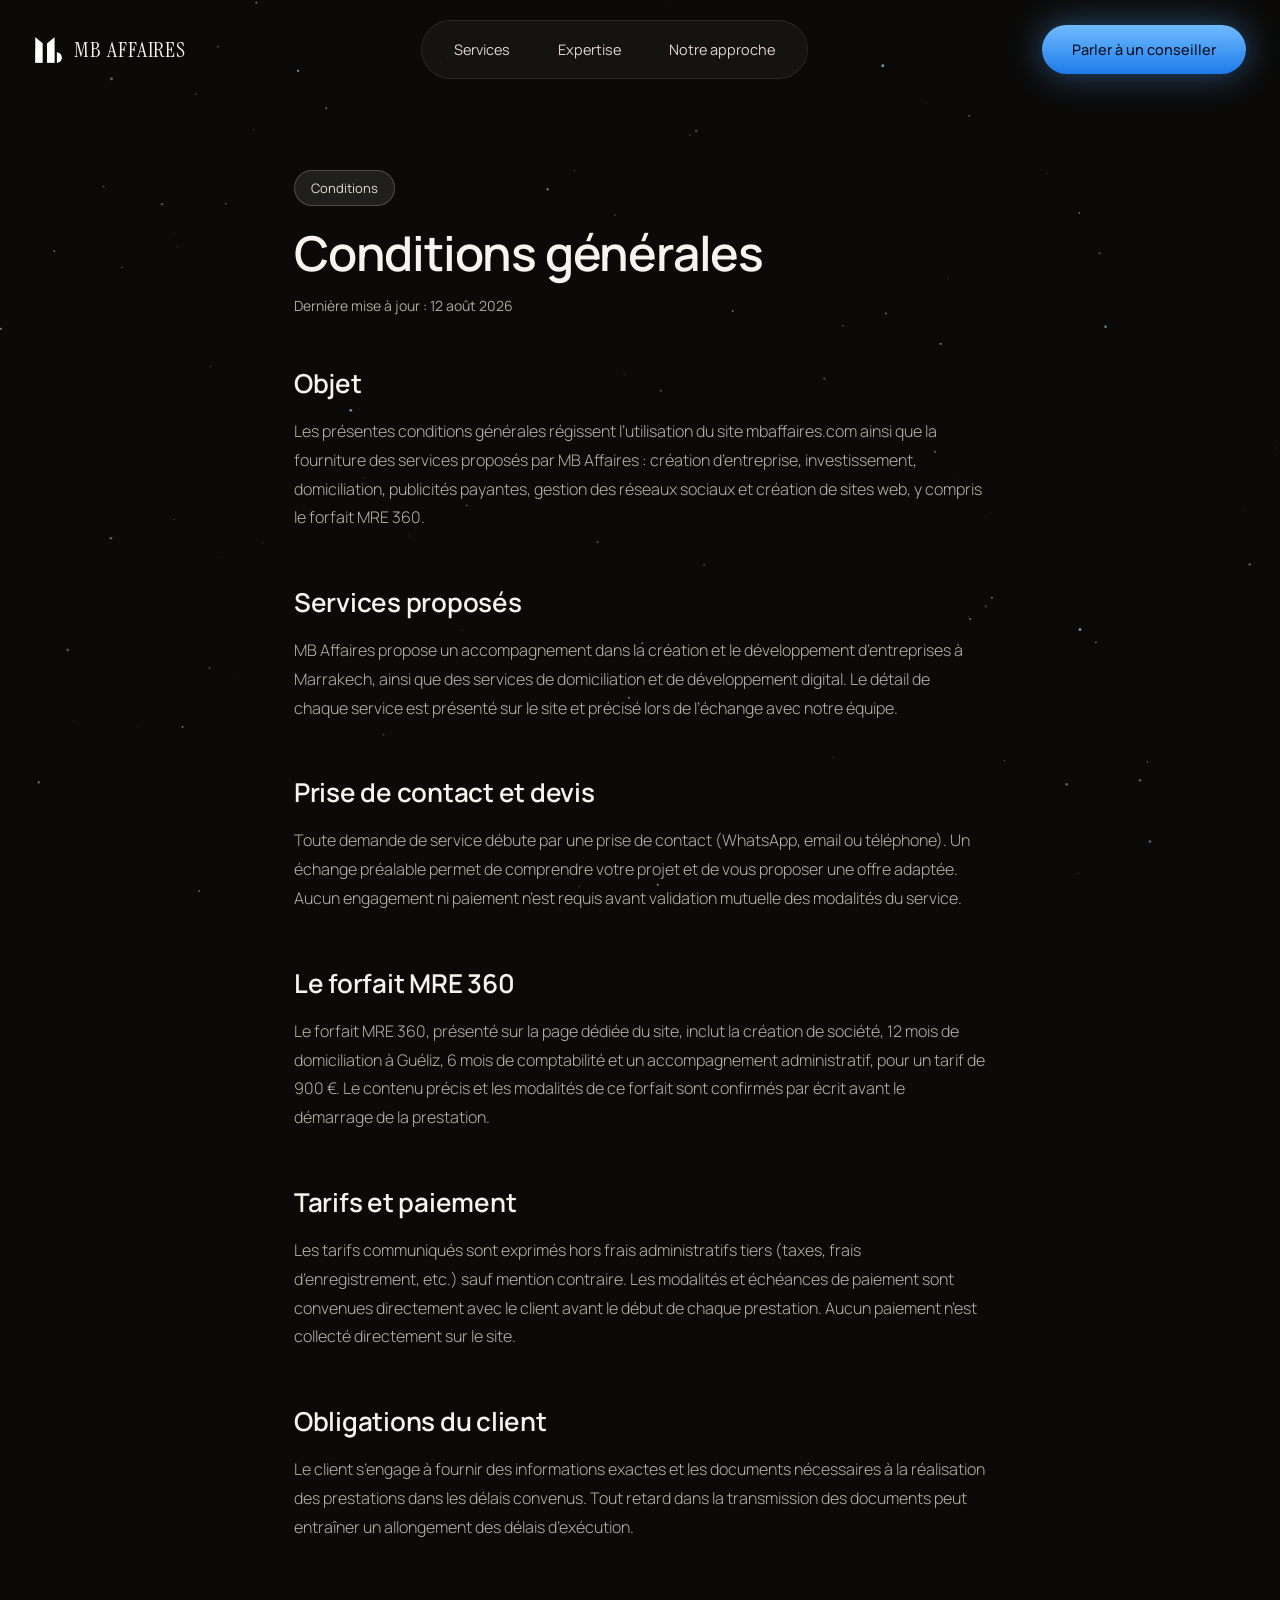
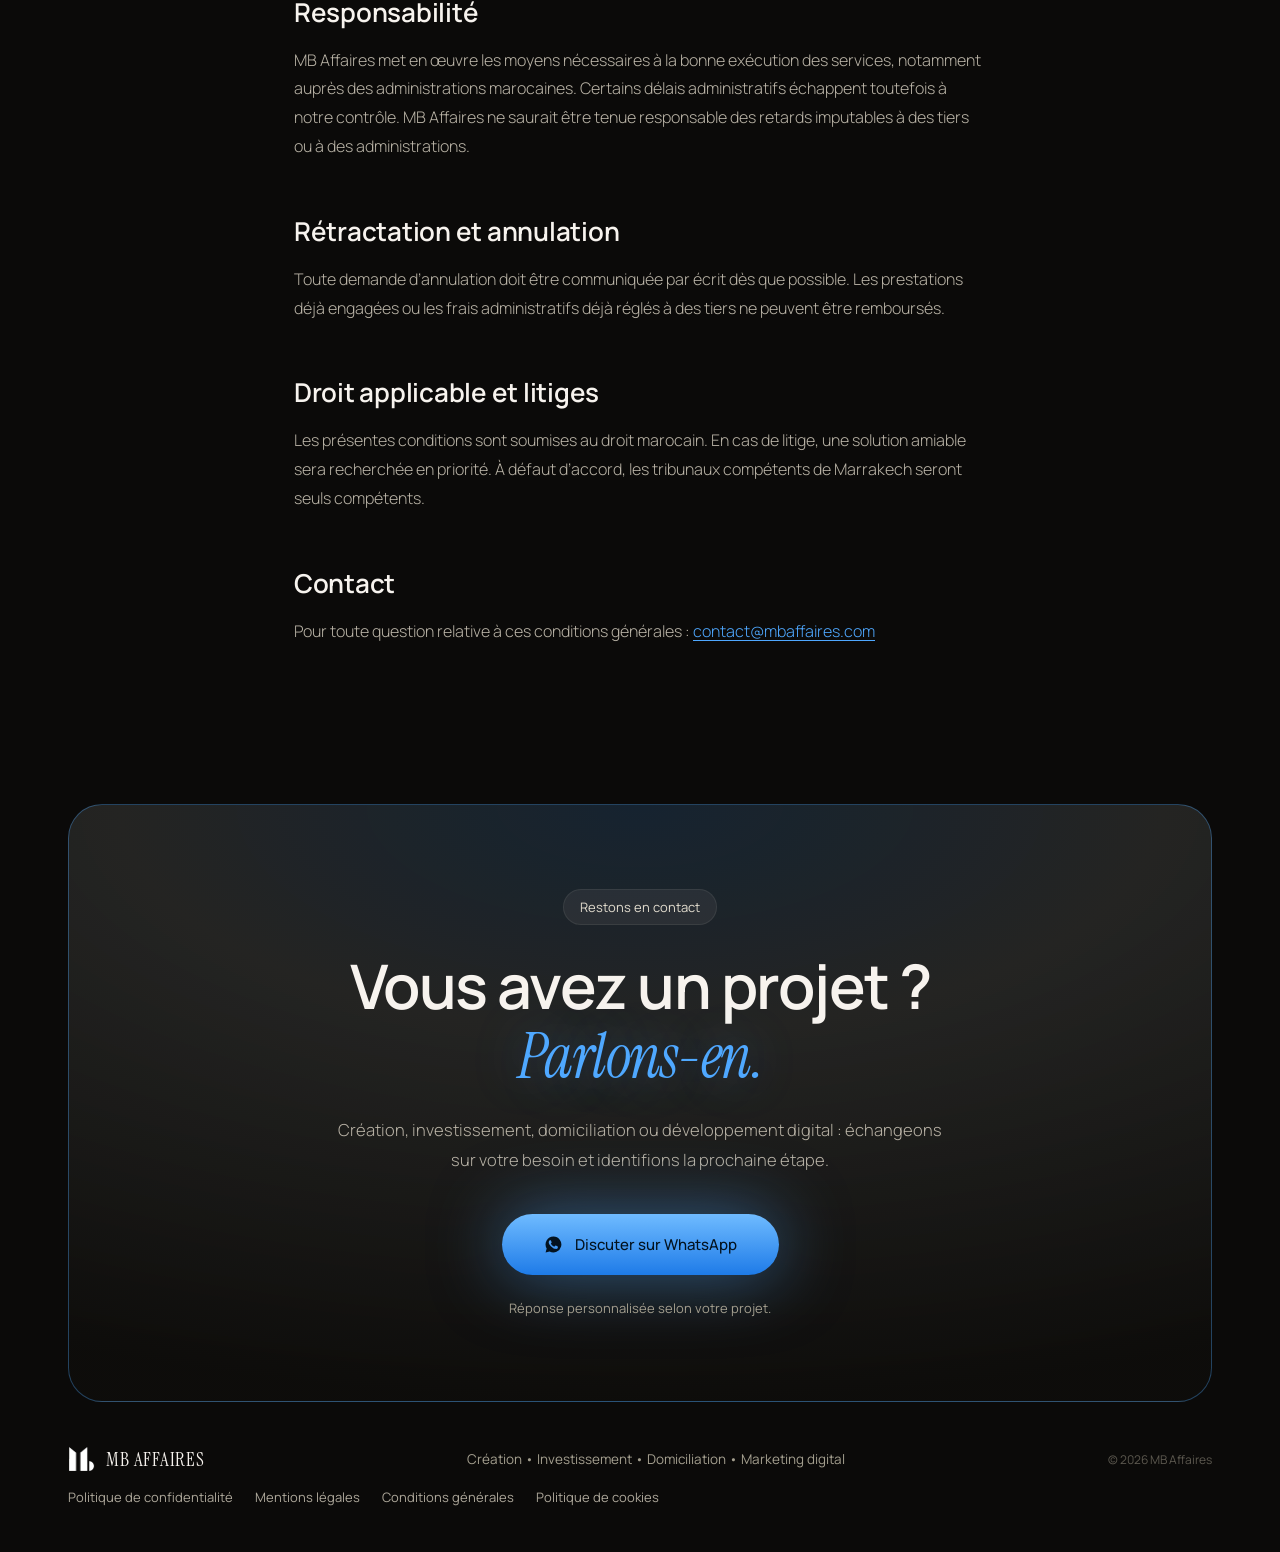
==== commit f5ffd803: "tracking" ====
--- a/conditions-generales/index.html
+++ b/conditions-generales/index.html
@@ -27,6 +27,8 @@
 src="https://www.facebook.com/tr?id=1593886608929984&ev=PageView&noscript=1"
 /></noscript>
 <!-- End Meta Pixel Code -->
+<!-- Umami Analytics -->
+<script defer src="https://backend-mb-affaires.vercel.app/script.js" data-website-id="721369be-13ec-4f88-8487-588a2d5a3856"></script>
 </head>
 <body>
 
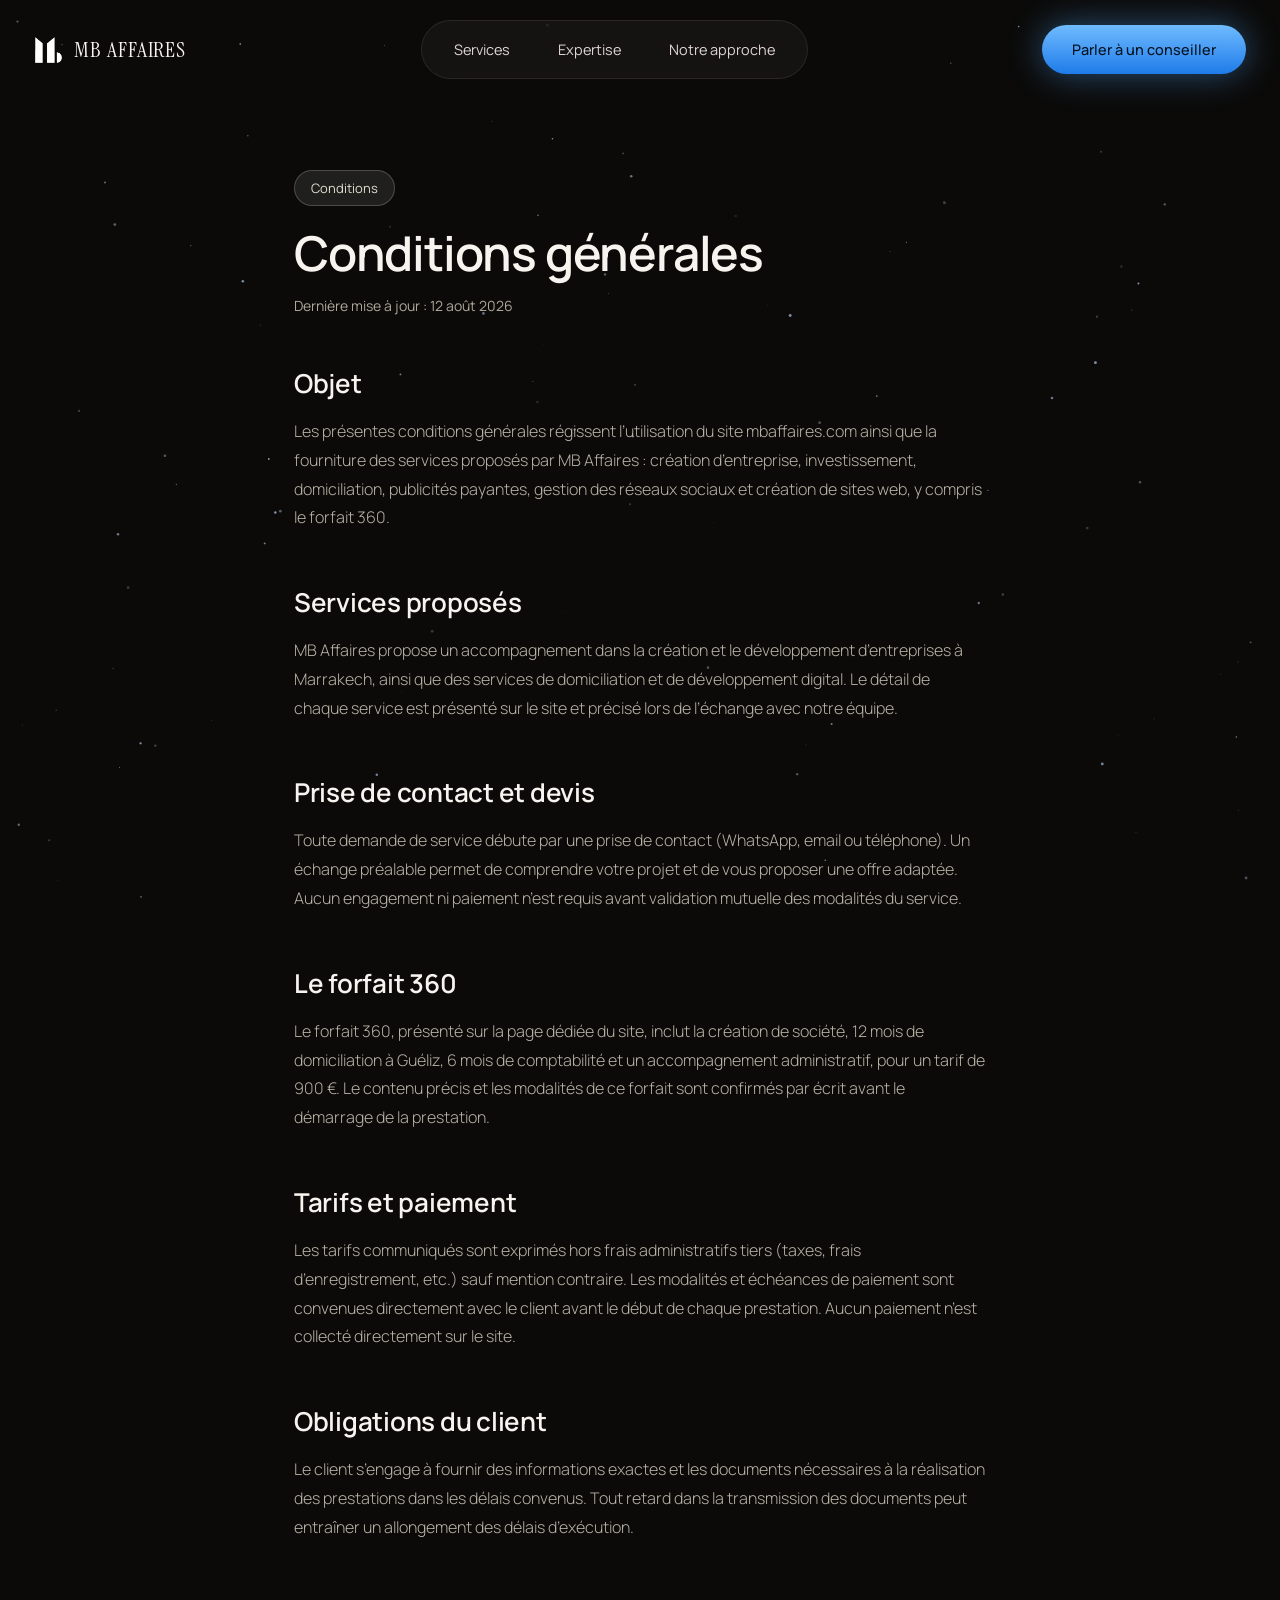
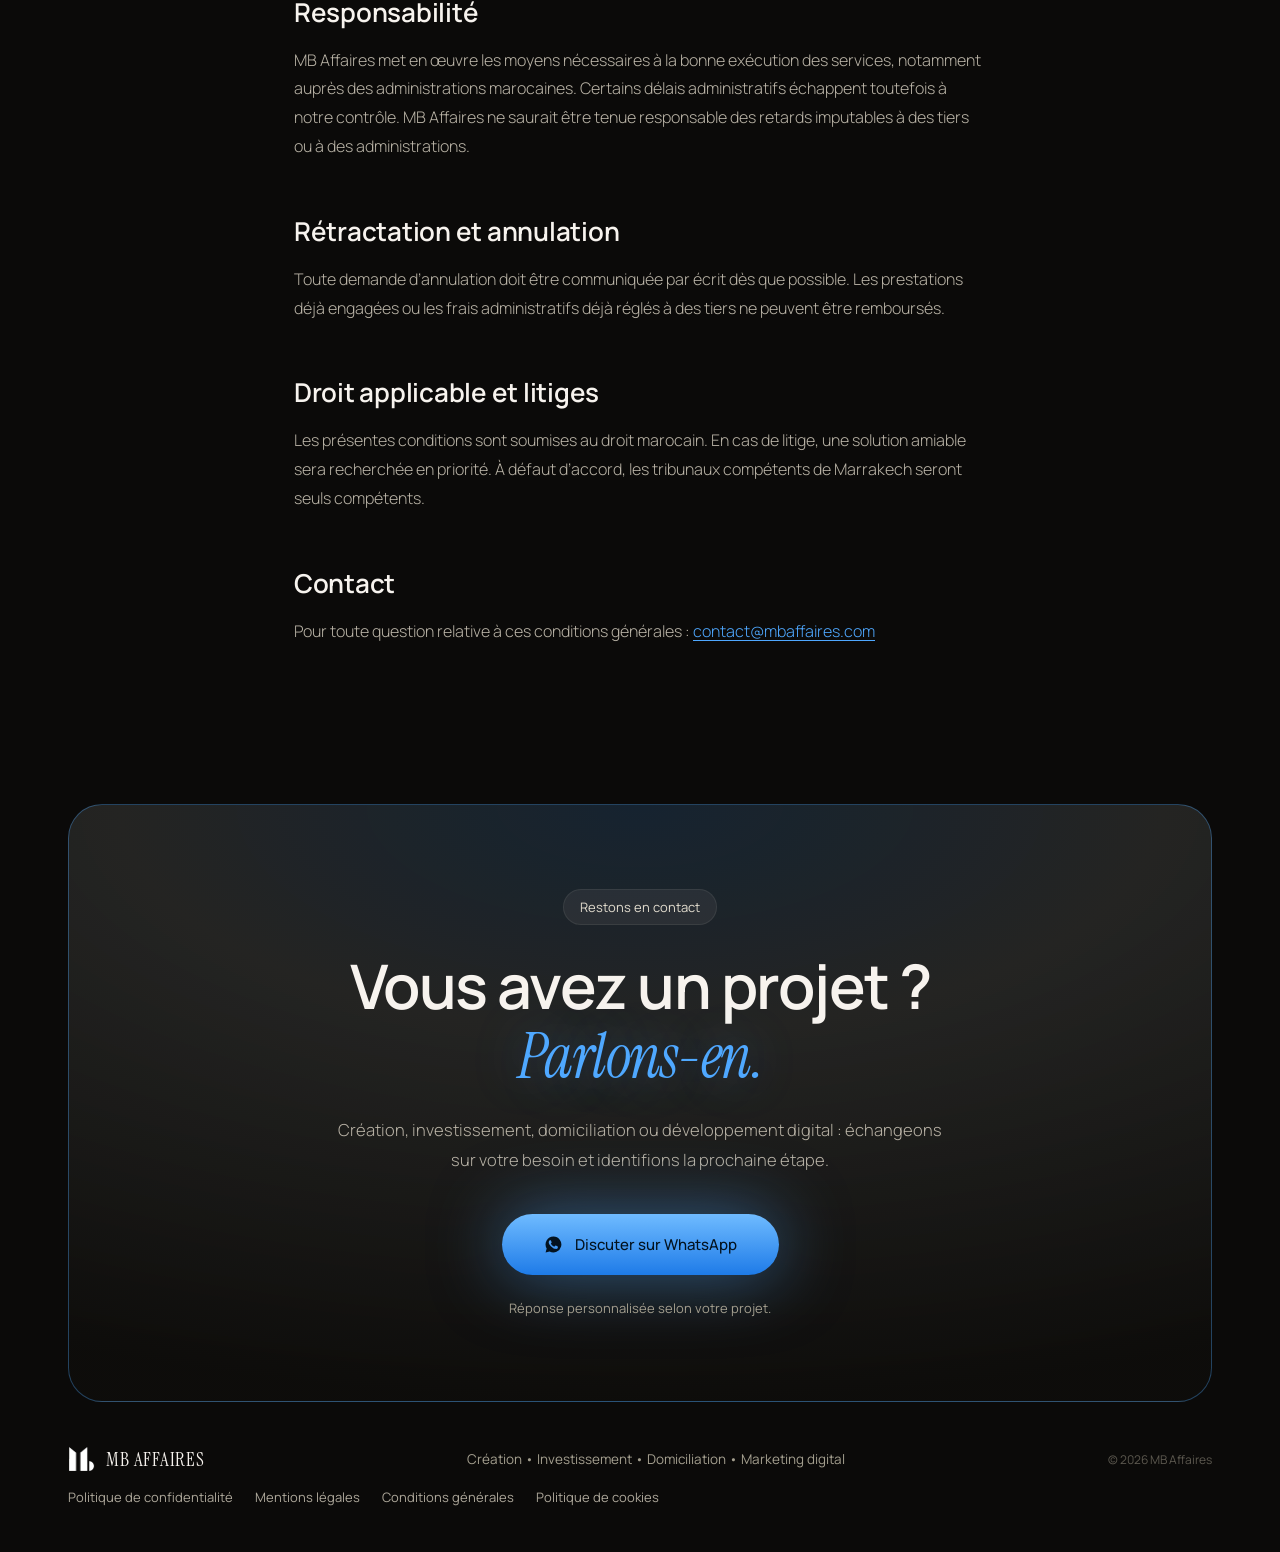
==== commit f1d8d14a: "mre-" ====
--- a/conditions-generales/index.html
+++ b/conditions-generales/index.html
@@ -81,7 +81,7 @@
 
 <section class="legal-content" data-reveal>
   <h2>Objet</h2>
-  <p>Les présentes conditions générales régissent l’utilisation du site mbaffaires.com ainsi que la fourniture des services proposés par MB Affaires : création d’entreprise, investissement, domiciliation, publicités payantes, gestion des réseaux sociaux et création de sites web, y compris le forfait MRE 360.</p>
+  <p>Les présentes conditions générales régissent l’utilisation du site mbaffaires.com ainsi que la fourniture des services proposés par MB Affaires : création d’entreprise, investissement, domiciliation, publicités payantes, gestion des réseaux sociaux et création de sites web, y compris le forfait 360.</p>
 
   <h2>Services proposés</h2>
   <p>MB Affaires propose un accompagnement dans la création et le développement d’entreprises à Marrakech, ainsi que des services de domiciliation et de développement digital. Le détail de chaque service est présenté sur le site et précisé lors de l’échange avec notre équipe.</p>
@@ -89,8 +89,8 @@
   <h2>Prise de contact et devis</h2>
   <p>Toute demande de service débute par une prise de contact (WhatsApp, email ou téléphone). Un échange préalable permet de comprendre votre projet et de vous proposer une offre adaptée. Aucun engagement ni paiement n’est requis avant validation mutuelle des modalités du service.</p>
 
-  <h2>Le forfait MRE 360</h2>
-  <p>Le forfait MRE 360, présenté sur la page dédiée du site, inclut la création de société, 12 mois de domiciliation à Guéliz, 6 mois de comptabilité et un accompagnement administratif, pour un tarif de 900 €. Le contenu précis et les modalités de ce forfait sont confirmés par écrit avant le démarrage de la prestation.</p>
+  <h2>Le forfait 360</h2>
+  <p>Le forfait 360, présenté sur la page dédiée du site, inclut la création de société, 12 mois de domiciliation à Guéliz, 6 mois de comptabilité et un accompagnement administratif, pour un tarif de 900 €. Le contenu précis et les modalités de ce forfait sont confirmés par écrit avant le démarrage de la prestation.</p>
 
   <h2>Tarifs et paiement</h2>
   <p>Les tarifs communiqués sont exprimés hors frais administratifs tiers (taxes, frais d’enregistrement, etc.) sauf mention contraire. Les modalités et échéances de paiement sont convenues directement avec le client avant le début de chaque prestation. Aucun paiement n’est collecté directement sur le site.</p>
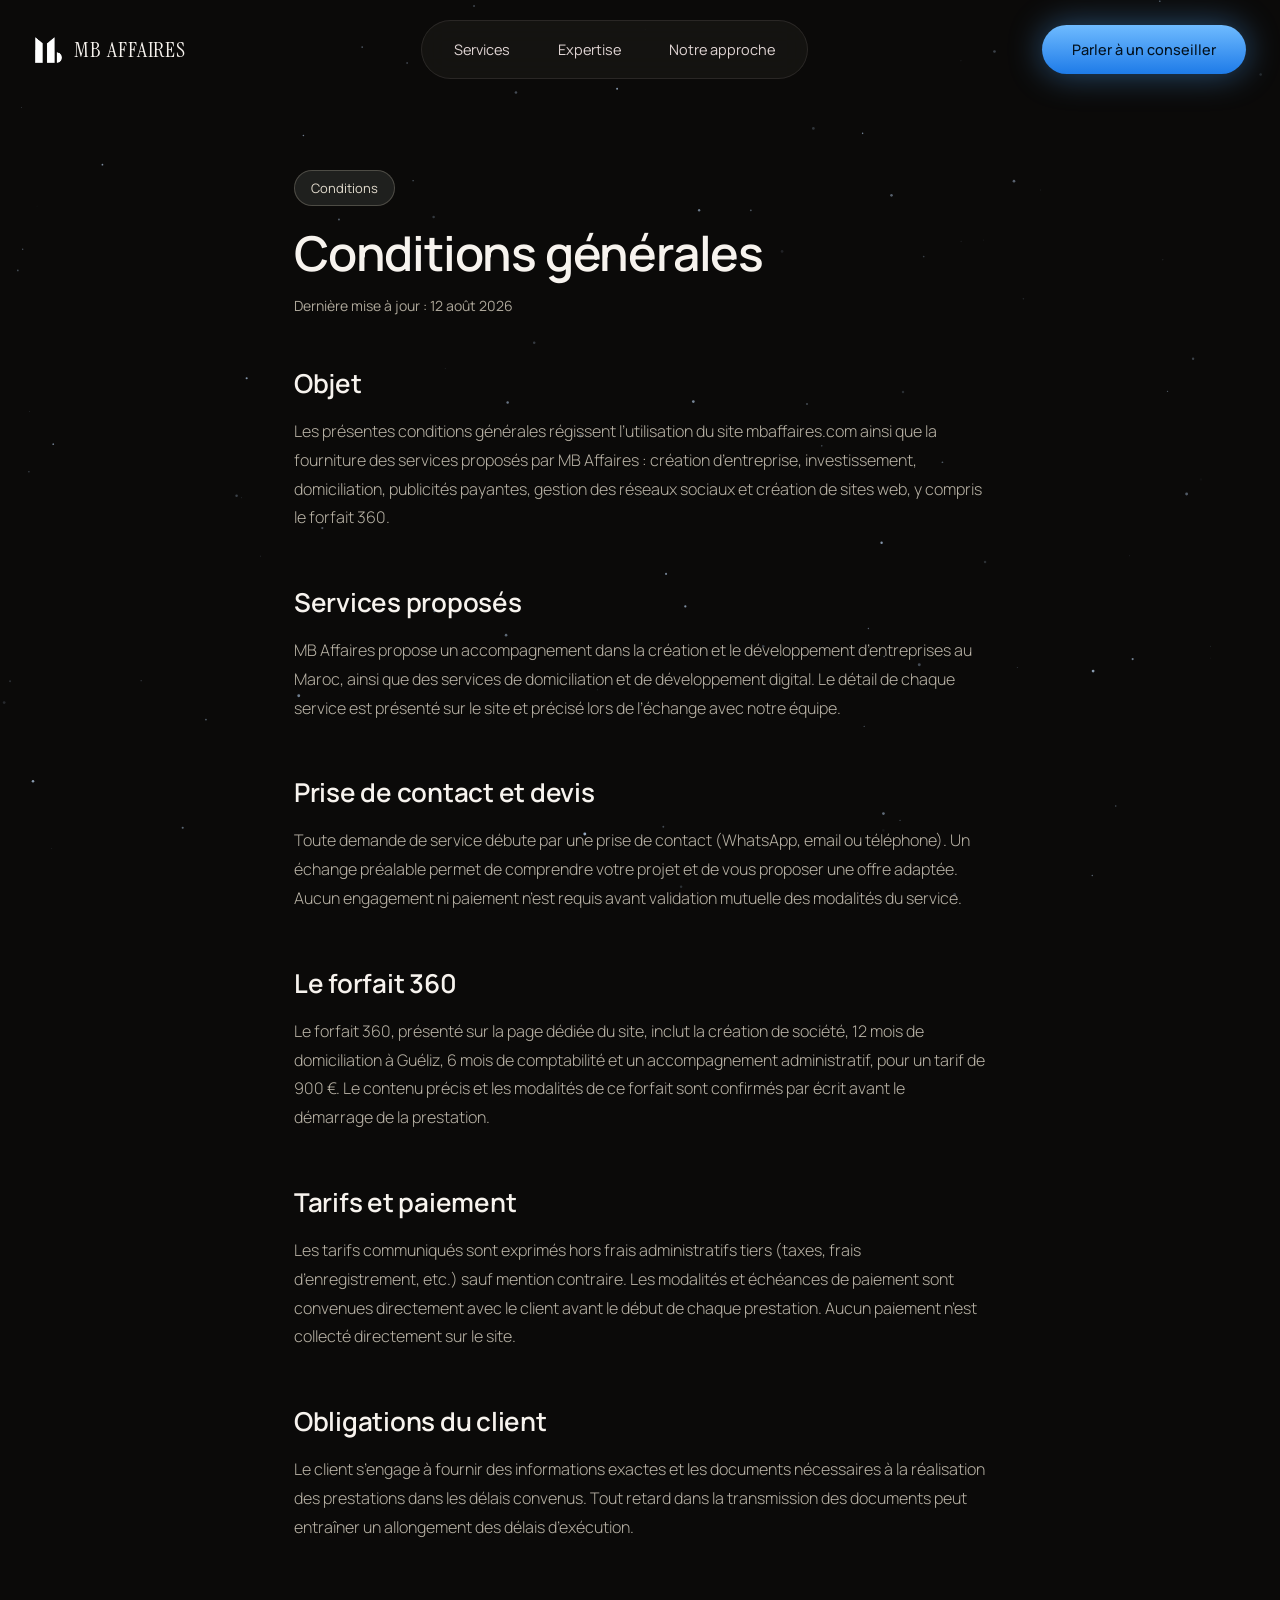
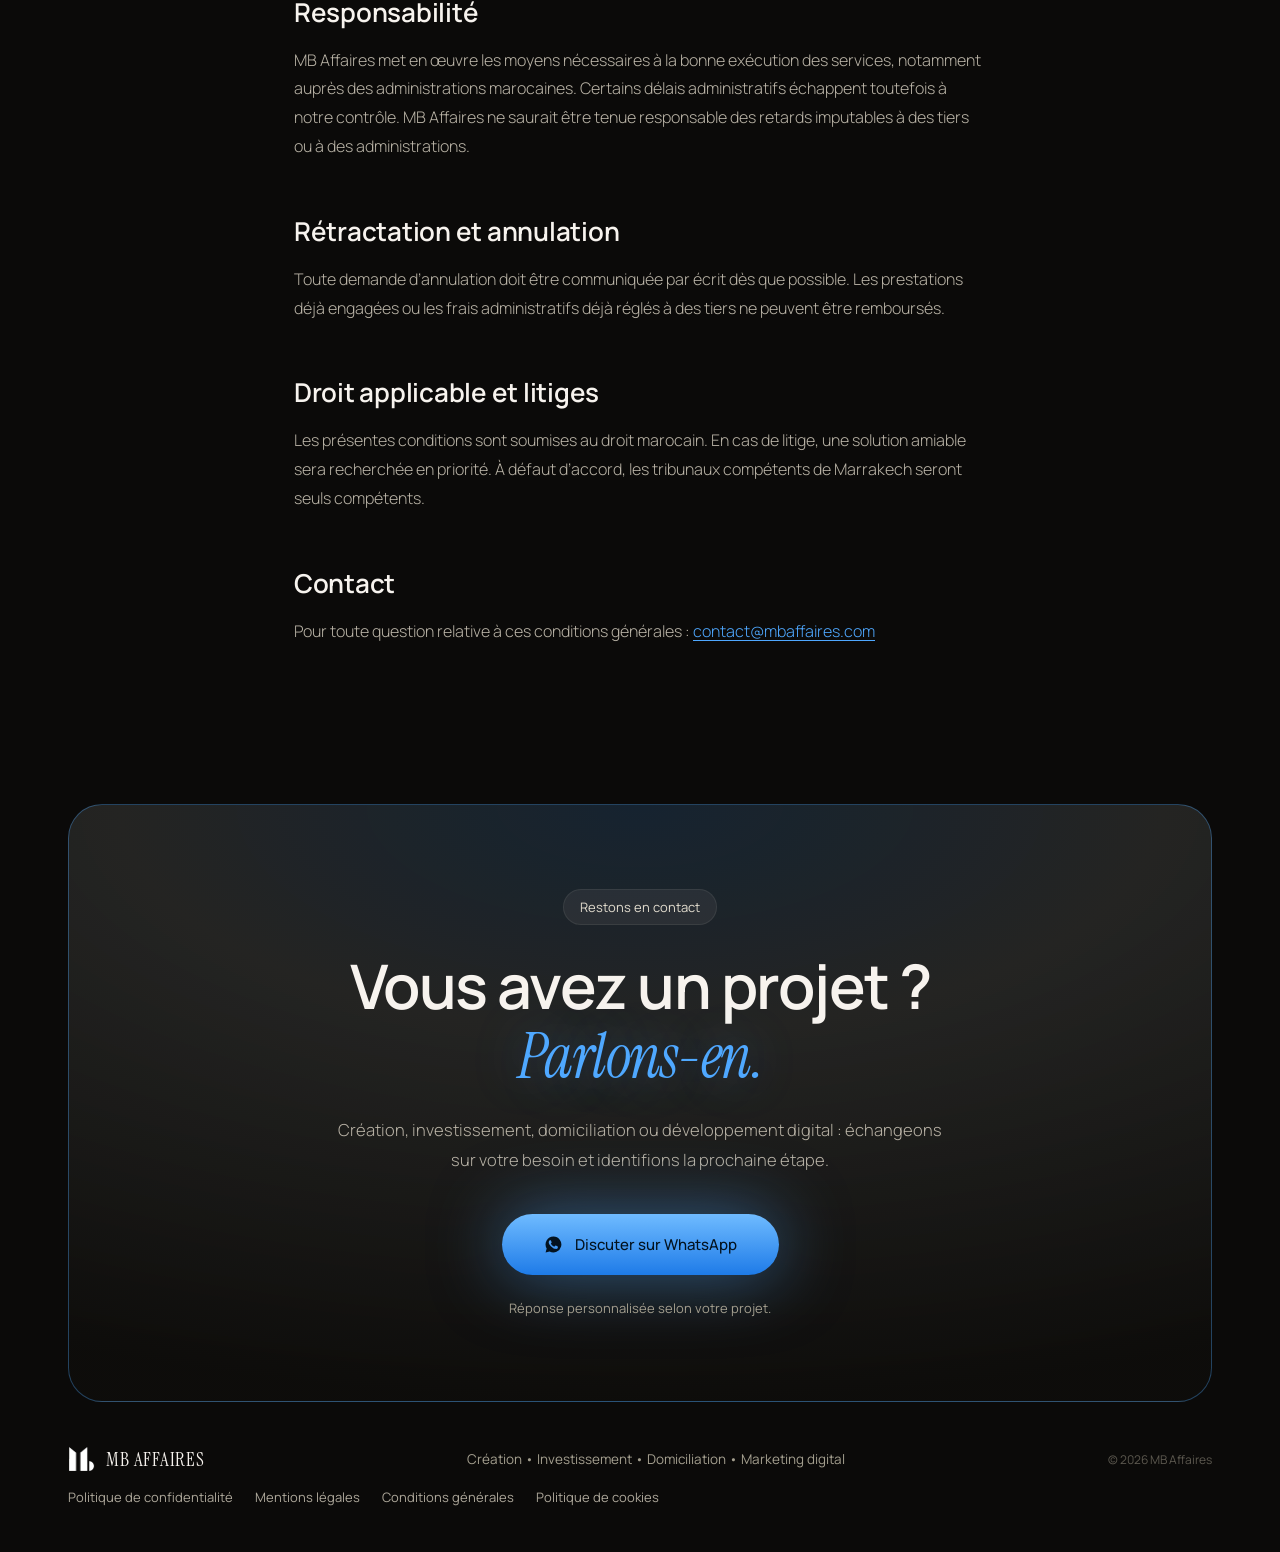
==== commit d7750c93: "maroc" ====
--- a/conditions-generales/index.html
+++ b/conditions-generales/index.html
@@ -84,7 +84,7 @@
   <p>Les présentes conditions générales régissent l’utilisation du site mbaffaires.com ainsi que la fourniture des services proposés par MB Affaires : création d’entreprise, investissement, domiciliation, publicités payantes, gestion des réseaux sociaux et création de sites web, y compris le forfait 360.</p>
 
   <h2>Services proposés</h2>
-  <p>MB Affaires propose un accompagnement dans la création et le développement d’entreprises à Marrakech, ainsi que des services de domiciliation et de développement digital. Le détail de chaque service est présenté sur le site et précisé lors de l’échange avec notre équipe.</p>
+  <p>MB Affaires propose un accompagnement dans la création et le développement d’entreprises au Maroc, ainsi que des services de domiciliation et de développement digital. Le détail de chaque service est présenté sur le site et précisé lors de l’échange avec notre équipe.</p>
 
   <h2>Prise de contact et devis</h2>
   <p>Toute demande de service débute par une prise de contact (WhatsApp, email ou téléphone). Un échange préalable permet de comprendre votre projet et de vous proposer une offre adaptée. Aucun engagement ni paiement n’est requis avant validation mutuelle des modalités du service.</p>
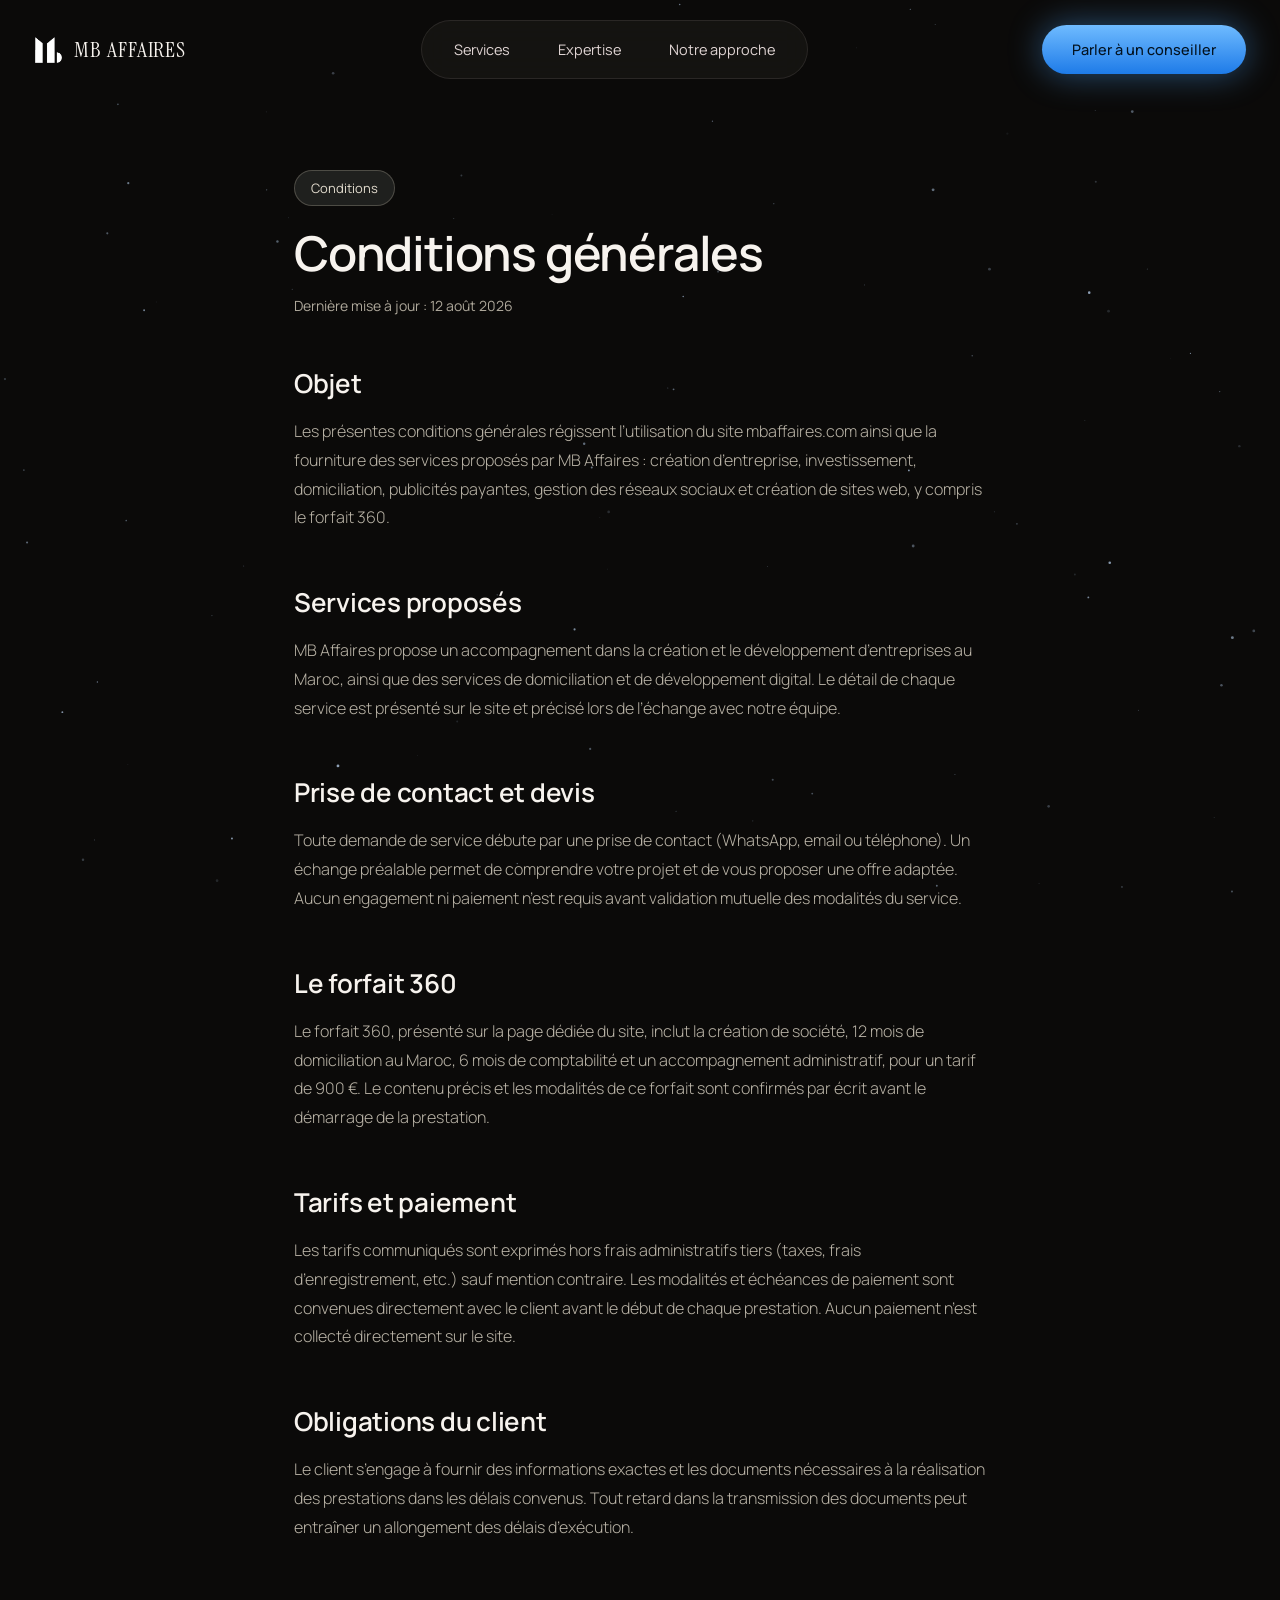
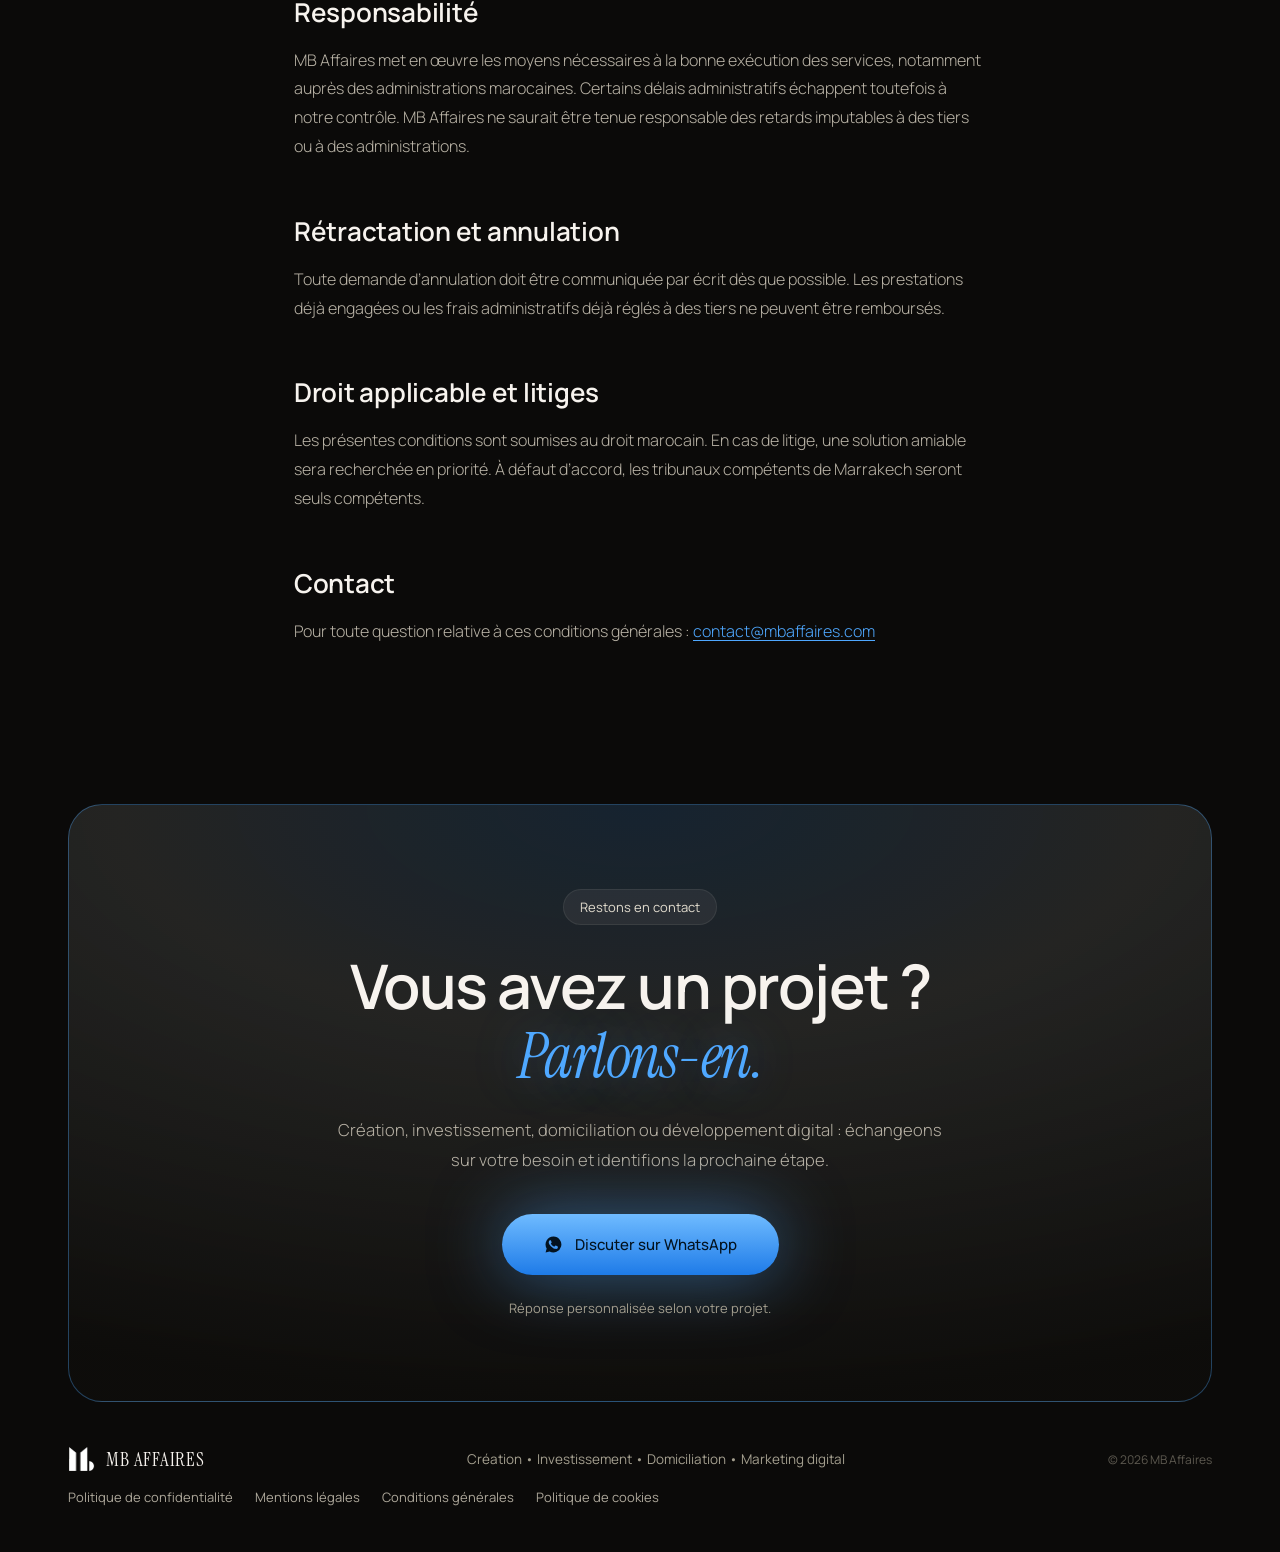
==== commit 94ff6ae1: "gueliz excluded" ====
--- a/conditions-generales/index.html
+++ b/conditions-generales/index.html
@@ -90,7 +90,7 @@
   <p>Toute demande de service débute par une prise de contact (WhatsApp, email ou téléphone). Un échange préalable permet de comprendre votre projet et de vous proposer une offre adaptée. Aucun engagement ni paiement n’est requis avant validation mutuelle des modalités du service.</p>
 
   <h2>Le forfait 360</h2>
-  <p>Le forfait 360, présenté sur la page dédiée du site, inclut la création de société, 12 mois de domiciliation à Guéliz, 6 mois de comptabilité et un accompagnement administratif, pour un tarif de 900 €. Le contenu précis et les modalités de ce forfait sont confirmés par écrit avant le démarrage de la prestation.</p>
+  <p>Le forfait 360, présenté sur la page dédiée du site, inclut la création de société, 12 mois de domiciliation au Maroc, 6 mois de comptabilité et un accompagnement administratif, pour un tarif de 900 €. Le contenu précis et les modalités de ce forfait sont confirmés par écrit avant le démarrage de la prestation.</p>
 
   <h2>Tarifs et paiement</h2>
   <p>Les tarifs communiqués sont exprimés hors frais administratifs tiers (taxes, frais d’enregistrement, etc.) sauf mention contraire. Les modalités et échéances de paiement sont convenues directement avec le client avant le début de chaque prestation. Aucun paiement n’est collecté directement sur le site.</p>
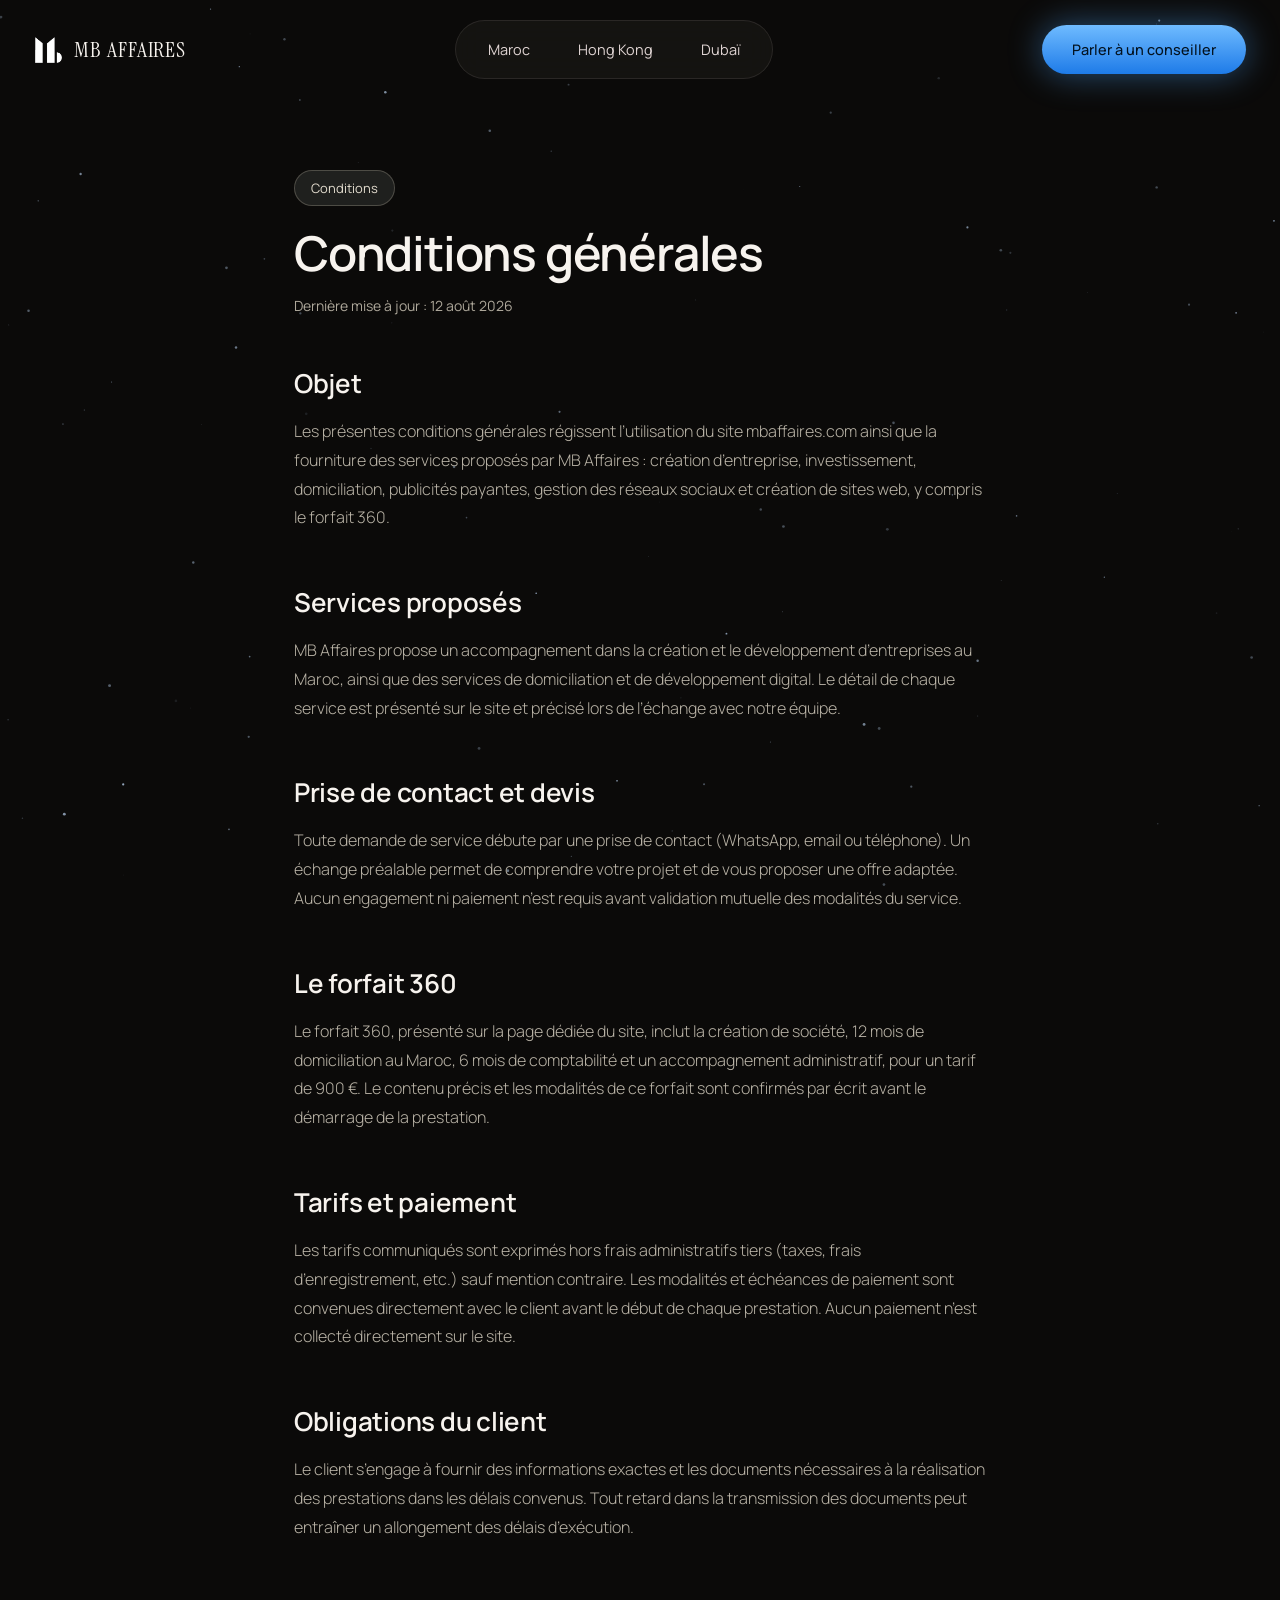
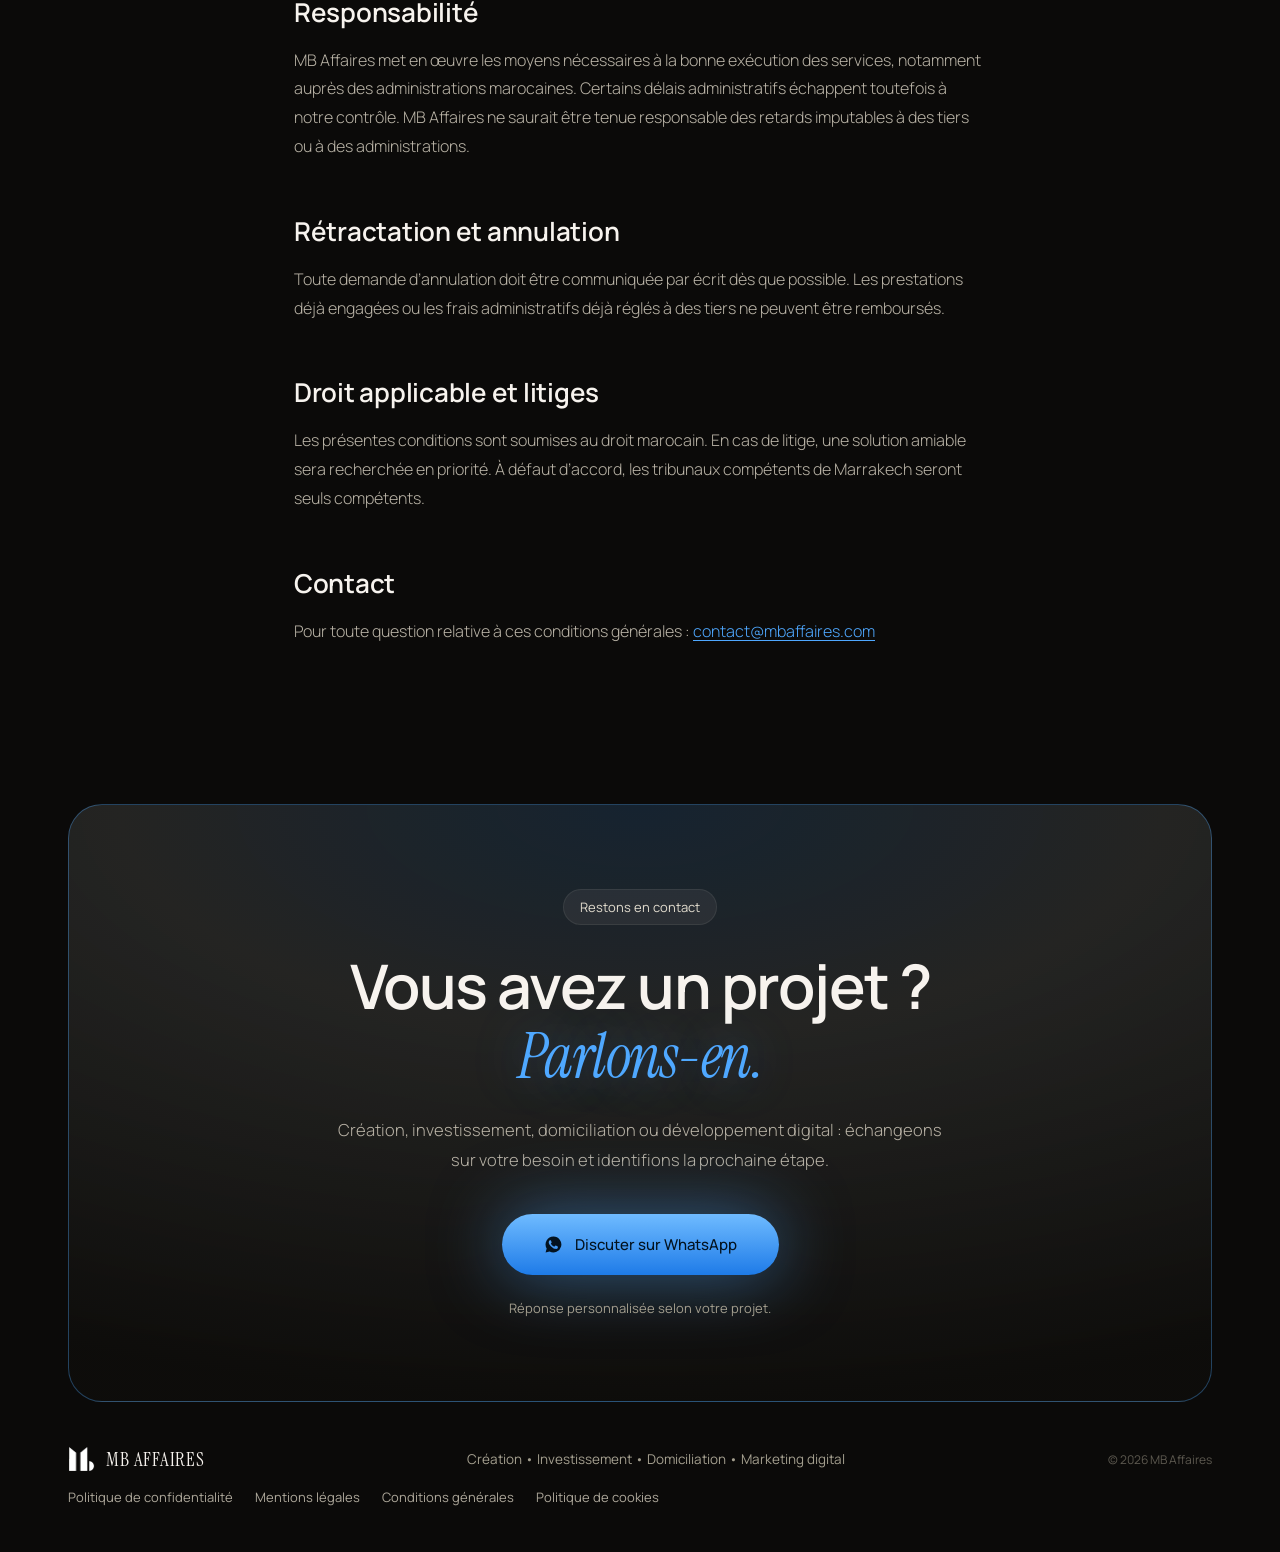
==== commit 33695864: "dubai" ====
--- a/conditions-generales/index.html
+++ b/conditions-generales/index.html
@@ -42,9 +42,9 @@
     </a>
 
     <nav class="nav-desktop">
-      <a href="/#services" class="nav-link">Services</a>
-      <a href="/#expertise" class="nav-link">Expertise</a>
-      <a href="/#approche" class="nav-link">Notre approche</a>
+      <a href="/landing/" class="nav-link">Maroc</a>
+      <a href="/hk-360/" class="nav-link">Hong Kong</a>
+      <a href="/dubai/" class="nav-link">Dubaï</a>
     </nav>
 
     <div class="header-actions">
@@ -63,11 +63,11 @@
     <button class="mobile-menu-close" data-mobile-close aria-label="Fermer le menu">×</button>
   </div>
   <div class="mobile-menu-body">
-    <span class="mobile-menu-eyebrow">MENU</span>
+    <span class="mobile-menu-eyebrow">DESTINATIONS</span>
     <a href="/" class="mobile-link" data-mobile-close>Accueil</a>
-    <a href="/#services" class="mobile-link" data-mobile-close>Services</a>
-    <a href="/#expertise" class="mobile-link" data-mobile-close>Expertise</a>
-    <a href="/#approche" class="mobile-link" data-mobile-close>Notre approche</a>
+    <a href="/landing/" class="mobile-link" data-mobile-close>Maroc</a>
+    <a href="/hk-360/" class="mobile-link" data-mobile-close>Hong Kong</a>
+    <a href="/dubai/" class="mobile-link" data-mobile-close>Dubaï</a>
     <div class="mobile-divider"></div>
     <a href="#" class="mobile-cta" data-wa data-wa-msg="general" target="_blank" rel="noopener">Parler à un conseiller</a>
   </div>
--- a/css/style.css
+++ b/css/style.css
@@ -224,67 +224,6 @@
 @media (min-width: 1000px) {
   .nav-desktop { display: flex; }
 }
-
-.services-nav { position: relative; }
-
-.services-trigger {
-  background: none;
-  border: 0;
-  color: var(--text);
-  font-size: 14.5px;
-  cursor: pointer;
-  padding: 11px 20px;
-  border-radius: 999px;
-  display: flex;
-  align-items: center;
-  gap: 8px;
-  transition: background 0.2s ease;
-}
-.services-trigger:hover { background: rgba(164, 159, 143, 0.16); }
-.services-trigger .chev { font-size: 9px; opacity: 0.6; transition: transform 0.2s ease; }
-.services-nav.open .chev { transform: rotate(180deg); }
-
-.services-panel {
-  position: absolute;
-  top: 100%;
-  left: -20px;
-  padding-top: 12px;
-  opacity: 0;
-  visibility: hidden;
-  transform: translateY(-6px);
-  transition: opacity 0.25s ease, transform 0.25s ease, visibility 0.25s;
-}
-.services-nav.open .services-panel,
-.services-nav:hover .services-panel {
-  opacity: 1;
-  visibility: visible;
-  transform: translateY(0);
-}
-
-.services-panel-inner {
-  display: grid;
-  grid-template-columns: 1fr 1fr;
-  gap: 34px;
-  background: rgba(20, 19, 16, 0.97);
-  border: 1px solid var(--border);
-  border-radius: 20px;
-  padding: 26px 30px;
-  min-width: 460px;
-  box-shadow: 0 30px 60px rgba(0, 0, 0, 0.55);
-}
-
-.services-col {
-  display: flex;
-  flex-direction: column;
-  gap: 13px;
-}
-.services-col-title { font-size: 10px; letter-spacing: 0.2em; color: var(--text-muted-3); }
-.services-col a {
-  font-size: 14px;
-  color: var(--text);
-  transition: color 0.2s ease;
-}
-.services-col a:hover { color: var(--accent); }
 
 .nav-link {
   font-size: 14.5px;
@@ -609,100 +548,52 @@
 .wide-card p { margin: 0; font-size: 15px; line-height: 1.6; color: var(--chip-text); }
 
 /* ==========================================================================
-   Services (sticky stacking cards)
-   ========================================================================== */
-.services-grid {
+   Destinations
+   ========================================================================== */
+.destinations-grid {
   display: grid;
-  grid-template-columns: 0.85fr 1.15fr;
-  gap: 70px;
-  align-items: start;
-}
-@media (max-width: 999px) {
-  .services-grid { grid-template-columns: 1fr; }
-}
-
-.services-sticky-head {
-  position: sticky;
-  top: 120px;
-}
-@media (max-width: 999px) {
-  .services-sticky-head { position: static; }
-}
-
-.services-list {
-  display: flex;
-  flex-direction: column;
-  gap: 26px;
-}
-
-.service-card {
-  scroll-margin-top: 110px;
+  grid-template-columns: repeat(3, 1fr);
+  gap: 20px;
+  margin-top: 44px;
+}
+@media (max-width: 900px) {
+  .destinations-grid { grid-template-columns: 1fr; }
+}
+
+.destination-card {
+  position: relative;
+  display: block;
+  padding: 36px 32px;
   border-radius: 26px;
-  background: linear-gradient(180deg, rgba(117, 121, 118, 0.2), rgba(16, 15, 13, 0.985)), var(--bg);
+  background: linear-gradient(180deg, var(--card-top), var(--card-bottom));
   border: 1px solid var(--border);
-  box-shadow: 0 -18px 50px rgba(0, 0, 0, 0.65);
-  padding: 36px 34px;
-  display: flex;
-  gap: 26px;
-  align-items: flex-start;
-  transition: border-color 0.25s ease;
-}
-.service-card:hover { border-color: var(--border-accent); }
-
-.service-card { position: sticky; }
-.service-card:nth-of-type(1) { top: 90px; }
-.service-card:nth-of-type(2) { top: 104px; }
-.service-card:nth-of-type(3) { top: 118px; }
-.service-card:nth-of-type(4) { top: 132px; }
-.service-card:nth-of-type(5) { top: 146px; }
-.service-card:nth-of-type(6) { top: 160px; }
-
-.service-number {
-  width: 56px;
-  height: 56px;
-  flex: none;
+  transition: transform 0.3s cubic-bezier(0.22, 0.7, 0.3, 1), border-color 0.3s ease, box-shadow 0.3s ease;
+}
+.destination-card:hover {
+  transform: translateY(-6px);
+  border-color: var(--border-accent);
+  box-shadow: 0 24px 60px rgba(0, 0, 0, 0.5);
+}
+
+.destination-code {
+  display: inline-flex;
+  align-items: center;
+  justify-content: center;
+  width: 52px;
+  height: 52px;
   border-radius: 50%;
-  background: linear-gradient(160deg, var(--text-muted-3), #757976);
-  border: 1px solid var(--border-accent);
-  box-shadow: 0 0 26px rgba(164, 159, 143, 0.4);
-  display: flex;
-  align-items: center;
-  justify-content: center;
+  background: linear-gradient(160deg, var(--accent-light), var(--accent-dark));
+  box-shadow: 0 0 26px rgba(79, 168, 255, 0.45);
   font-family: var(--serif);
-  font-size: 19px;
-  color: #12110E;
-}
-
-.service-body { flex: 1; min-width: 0; }
-.service-head-row {
-  display: flex;
-  align-items: center;
-  justify-content: space-between;
-  gap: 16px;
-  flex-wrap: wrap;
-}
-.service-title { margin: 0; font-size: 21px; font-weight: 600; letter-spacing: -0.01em; color: var(--heading); }
-.service-tag { font-size: 11px; letter-spacing: 0.16em; color: var(--text-muted-3); white-space: nowrap; }
-.service-desc { margin: 13px 0 0; font-size: 15px; line-height: 1.7; font-weight: 300; color: var(--text-muted); }
-
-.service-chips {
-  margin-top: 18px;
-  display: flex;
-  flex-wrap: wrap;
-  gap: 8px;
-}
-.service-chips span {
-  padding: 7px 14px;
-  border-radius: 999px;
-  background: var(--chip-bg);
-  border: 1px solid rgba(164, 159, 143, 0.25);
-  font-size: 12.5px;
-  color: var(--chip-text-2);
-}
-
-.service-link {
-  position: relative;
-  z-index: 1;
+  font-size: 16px;
+  letter-spacing: 0.02em;
+  color: var(--on-accent);
+}
+
+.destination-card h3 { margin: 22px 0 0; font-size: 26px; font-weight: 600; color: var(--heading); }
+.destination-card p { margin: 12px 0 0; font-size: 15px; line-height: 1.7; font-weight: 300; color: var(--text-muted); }
+
+.destination-link {
   margin-top: 22px;
   display: inline-flex;
   align-items: center;
@@ -711,108 +602,21 @@
   color: var(--accent);
   transition: gap 0.2s ease, color 0.2s ease;
 }
-.service-link span { font-size: 15px; }
-.service-link:hover { gap: 16px; color: var(--accent-hover); }
-
-/* ==========================================================================
-   Expertise — horizontal loop
-   ========================================================================== */
-.expertise-section { overflow: hidden; }
-
-.expertise-marquee {
-  margin-top: 56px;
-  width: 100vw;
-  margin-left: calc(50% - 50vw);
-  overflow: hidden;
-}
-
-.expertise-track {
-  display: flex;
-  width: max-content;
-  animation: mbMarqueeX 42s linear infinite;
-}
-.expertise-track:hover { animation-play-state: paused; }
-@media (prefers-reduced-motion: reduce) {
-  .expertise-track { animation: none; }
-}
-
-.expertise-set {
-  display: flex;
-  gap: 18px;
-  padding: 0 9px;
-}
-
-.expertise-card {
-  flex: none;
-  width: 300px;
-  border-radius: 24px;
-  background: linear-gradient(180deg, var(--card-top), rgba(16, 15, 13, 0.92));
-  border: 1px solid var(--border);
-  padding: 40px 30px;
-  text-align: center;
-}
-@media (max-width: 640px) {
-  .expertise-card { width: 78vw; padding: 34px 24px; }
-}
-
-.pulse-icon {
-  width: 56px;
-  height: 56px;
-  margin: 0 auto;
-  border-radius: 50%;
-  background: linear-gradient(160deg, rgba(164, 159, 143, 0.55), rgba(117, 121, 118, 0.3));
-  box-shadow: 0 0 30px rgba(164, 159, 143, 0.3);
-  display: flex;
-  align-items: center;
-  justify-content: center;
-  animation: mbPulse 5s ease-in-out infinite;
-}
-
-.expertise-icon {
-  width: 24px;
-  height: 24px;
-  color: var(--heading);
-}
-
-.expertise-card h3 { margin: 26px 0 0; font-size: 19px; font-weight: 600; color: var(--heading); }
-.expertise-card p { margin: 13px 0 0; font-size: 14.5px; line-height: 1.7; font-weight: 300; color: var(--text-muted-2); }
-
-@keyframes mbMarqueeX {
-  from { transform: translateX(0); }
-  to { transform: translateX(-50%); }
-}
-
-/* ==========================================================================
-   Approche steps
-   ========================================================================== */
-.steps-grid {
-  display: grid;
-  grid-template-columns: repeat(4, 1fr);
-  gap: 18px;
-}
-@media (max-width: 999px) {
-  .steps-grid { grid-template-columns: repeat(2, 1fr); }
-}
-@media (max-width: 480px) {
-  .steps-grid { grid-template-columns: 1fr; }
-}
-
-.step-card {
-  border-radius: 24px;
-  background: linear-gradient(180deg, var(--card-top), rgba(16, 15, 13, 0.92));
-  border: 1px solid var(--border);
-  padding: 34px 28px;
-}
-.step-number {
-  font-family: var(--serif);
-  font-size: 36px;
-  color: var(--accent);
-  text-shadow: 0 0 30px rgba(79, 168, 255, 0.4);
-}
-.step-card h3 { margin: 20px 0 10px; font-size: 18px; font-weight: 600; color: var(--heading); }
-.step-card p { margin: 0; font-size: 14.5px; line-height: 1.7; font-weight: 300; color: var(--text-muted-2); }
-
-.approche-cta { margin-top: 44px; text-align: center; }
+.destination-link span { font-size: 15px; }
+.destination-card:hover .destination-link { gap: 16px; color: var(--accent-hover); }
+
+.destination-badge {
+  position: absolute;
+  top: 28px;
+  right: 28px;
+  padding: 6px 12px;
+  border-radius: 999px;
+  background: var(--chip-bg);
+  border: 1px solid var(--border-strong);
+  font-size: 11px;
+  letter-spacing: 0.08em;
+  color: var(--chip-text-2);
+}
 
 /* ==========================================================================
    Footer
@@ -918,127 +722,6 @@
 }
 
 /* ==========================================================================
-   Service detail modal
-   ========================================================================== */
-.service-link {
-  background: none;
-  border: none;
-  cursor: pointer;
-  font-family: inherit;
-}
-
-.modal-overlay {
-  position: fixed;
-  inset: 0;
-  z-index: 80;
-  display: flex;
-  align-items: center;
-  justify-content: center;
-  padding: 24px;
-  background: rgba(5, 5, 4, 0.72);
-  backdrop-filter: blur(6px);
-  -webkit-backdrop-filter: blur(6px);
-  opacity: 0;
-  pointer-events: none;
-  transition: opacity 0.25s ease;
-}
-.modal-overlay.open { opacity: 1; pointer-events: auto; }
-
-.modal-card {
-  position: relative;
-  width: 100%;
-  max-width: 540px;
-  max-height: 85vh;
-  overflow-y: auto;
-  border-radius: 26px;
-  background: linear-gradient(180deg, rgba(28, 26, 22, 0.98), rgba(14, 13, 11, 0.99));
-  border: 1px solid var(--border-accent);
-  box-shadow: 0 40px 90px rgba(0, 0, 0, 0.6);
-  padding: 40px 36px;
-  transform: translateY(16px) scale(0.98);
-  transition: transform 0.3s ease;
-}
-.modal-overlay.open .modal-card { transform: translateY(0) scale(1); }
-
-@media (max-width: 640px) {
-  .modal-card { padding: 30px 24px; max-height: 88vh; }
-}
-
-.modal-close {
-  position: absolute;
-  top: 18px;
-  right: 18px;
-  background: rgba(196, 190, 187, 0.1);
-  border: 1px solid var(--border-soft);
-  border-radius: 50%;
-  width: 36px;
-  height: 36px;
-  color: var(--text);
-  font-size: 20px;
-  line-height: 1;
-  cursor: pointer;
-  display: flex;
-  align-items: center;
-  justify-content: center;
-  transition: background 0.2s ease;
-}
-.modal-close:hover { background: rgba(196, 190, 187, 0.2); }
-
-.modal-tag { margin-bottom: 6px; }
-
-.modal-title {
-  margin: 16px 0 0;
-  font-size: clamp(24px, 3vw, 30px);
-  font-weight: 600;
-  letter-spacing: -0.01em;
-  color: var(--heading);
-  padding-right: 30px;
-}
-
-.modal-intro {
-  margin: 16px 0 0;
-  font-size: 15.5px;
-  line-height: 1.7;
-  font-weight: 300;
-  color: var(--text-muted);
-}
-
-.modal-list {
-  margin: 22px 0 0;
-  padding: 0;
-  list-style: none;
-  display: flex;
-  flex-direction: column;
-  gap: 12px;
-}
-.modal-list li {
-  display: flex;
-  align-items: flex-start;
-  gap: 10px;
-  font-size: 14.5px;
-  line-height: 1.5;
-  color: var(--chip-text-2);
-}
-.modal-list li::before {
-  content: "✓";
-  flex: none;
-  color: var(--accent);
-  font-size: 13px;
-  margin-top: 2px;
-}
-
-.modal-note {
-  margin: 22px 0 0;
-  padding-top: 18px;
-  border-top: 1px solid var(--border-soft);
-  font-size: 14px;
-  font-style: italic;
-  color: var(--text-muted-2);
-}
-
-.modal-cta { margin-top: 26px; width: 100%; justify-content: center; padding: 17px 30px; }
-
-/* ==========================================================================
    Legal pages
    ========================================================================== */
 .legal-hero {
@@ -1115,7 +798,6 @@
 
 @keyframes mbFade { from { opacity: 0; transform: translateY(20px); } to { opacity: 1; transform: none; } }
 @keyframes mbFloat { 0%, 100% { transform: translateY(0); } 50% { transform: translateY(-10px); } }
-@keyframes mbPulse { 0%, 100% { opacity: 0.55; transform: scale(1); } 50% { opacity: 1; transform: scale(1.07); } }
 @keyframes mbBreathe { 0%, 100% { opacity: 0.5; } 50% { opacity: 1; } }
 @keyframes mbBar { 0%, 100% { transform: scaleY(1); } 50% { transform: scaleY(0.82); } }
 @keyframes mbNudge { 0%, 100% { transform: translateX(0); } 50% { transform: translateX(6px); } }
